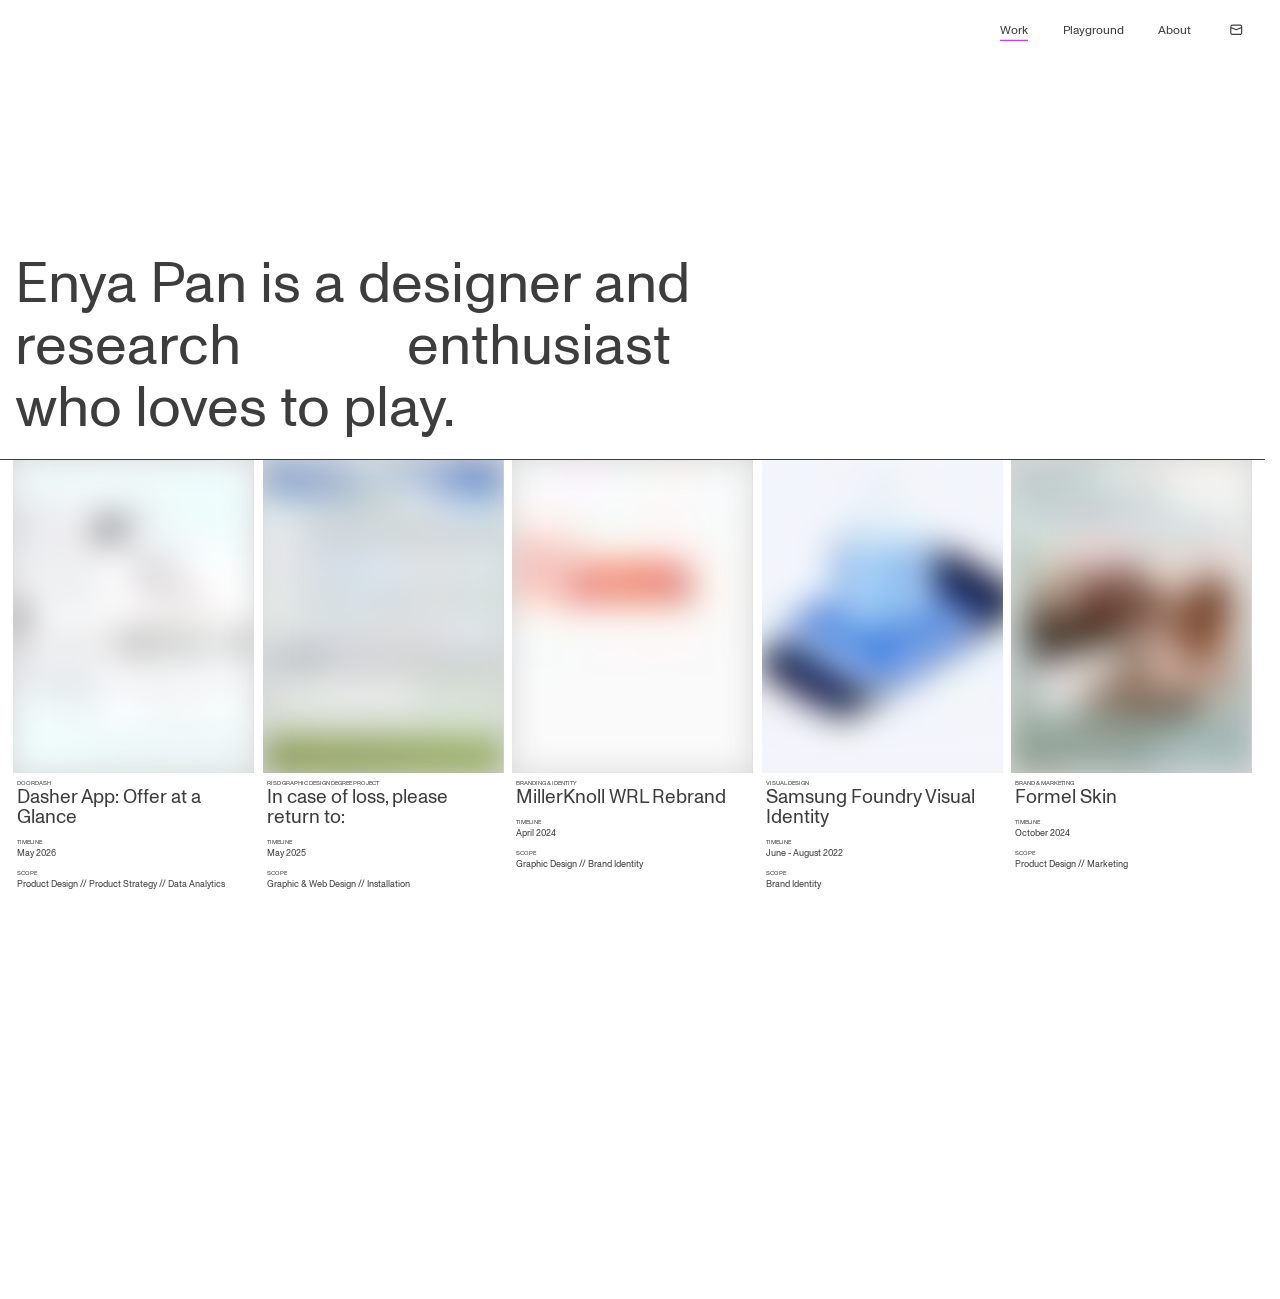
==== index.html @ b6119366 "edit hover states Co-Authored-By: Claude Opus 5.5 <noreply@anthropic.com>" ====
<!doctype html>
<html lang="en">
<head>
  <meta charset="utf-8">
  <meta name="viewport" content="width=device-width, initial-scale=1">
  <title>Enya Pan</title>
  <!-- TODO: remove before launch — keeps the GitHub Pages preview out of search results -->
  <meta name="robots" content="noindex, nofollow">
  <meta name="description" content="Enya Pan is a designer and research enthusiast who loves to play.">
  <link rel="preload" href="assets/fonts/ABC%20Monument%20Grotesk%20Edu/ABCMonumentGroteskEdu-Regular.woff2" as="font" type="font/woff2" crossorigin>
  <link rel="icon" href="favicon.svg?v=2" type="image/svg+xml">
  <link rel="icon" href="favicon.png?v=2" type="image/png" sizes="66x66">
  <link rel="stylesheet" href="style.css?v=181">
</head>
<body>
  <div class="scroller">
    <div class="stage">
      <header class="site-header">
        <a class="statement" href="#top" aria-label="Enya Pan — back to top"><span data-seg="leave">Leave a message!</span><span class="name"><span data-seg="enya"><span data-label="based in NYC&#10;alum @ Brown &amp; RISD" data-theme="green">Enya</span></span><span data-seg="pan"> <span data-label="潘, Cali-grown" data-theme="purple">Pan</span></span></span><span class="rest"><span data-seg="is"> is</span><span data-seg="a"> a</span><span data-seg="designer"> <span data-label="customer-obsessed&#10;data-driven&#10;loves easter eggs" data-theme="blue-stacked">designer</span></span><span data-seg="designer-dot">.</span><span data-seg="tinkerer"> tinkerer</span><span data-seg="tinkerer-dot">.</span><span data-seg="storyteller"> [visual, data] storyteller</span><span data-seg="storyteller-dot">.</span><span data-seg="and"> and<br class="desktop-break"></span><span data-seg="research"> research<span class="bunny-slot"><span class="bunny"><video class="bunny__video" src="assets/site/bunny_hop.mp4" autoplay muted loop playsinline disablepictureinpicture disableremoteplayback preload="auto" tabindex="-1" aria-hidden="true"></video><span class="bunny__hit bunny__hit--rabbit" data-label="rabbit" data-theme="gray"></span><span class="bunny__hit bunny__hit--hole" data-label="hole" data-theme="gray"></span></span></span></span><span data-seg="enthusiast"> enthusiast<br class="desktop-break"></span><span data-seg="who"> who</span><span data-seg="loves"> loves to play.</span></span></a>
        <nav class="nav">
          <a class="nav__work" href="./" aria-current="page"><span>Work</span></a>
          <a class="nav__archive" href="archive.html"><span>Playground</span></a>
          <a class="nav__about" href="about.html"><span>About</span></a>
          <a class="nav__messages" href="messages.html" aria-label="Messages" title="Messages"><span><svg class="nav__icon" viewBox="0 0 14 14" fill="none" aria-hidden="true"><path d="M0.875 4.375L7 7L13.125 4.375M3.675 12.25H10.325C11.3051 12.25 11.7951 12.25 12.1695 12.0593C12.4988 11.8915 12.7665 11.6238 12.9343 11.2945C13.125 10.9201 13.125 10.4301 13.125 9.45V4.55C13.125 3.56991 13.125 3.07986 12.9343 2.70552C12.7665 2.37623 12.4988 2.10852 12.1695 1.94074C11.7951 1.75 11.3051 1.75 10.325 1.75H3.675C2.69491 1.75 2.20486 1.75 1.83052 1.94074C1.50123 2.10852 1.23352 2.37623 1.06574 2.70552C0.875 3.07986 0.875 3.56991 0.875 4.55V9.45C0.875 10.4301 0.875 10.9201 1.06574 11.2945C1.23352 11.6238 1.50123 11.8915 1.83052 12.0593C2.20486 12.25 2.69491 12.25 3.675 12.25Z" stroke="currentColor" stroke-width="1.3125" stroke-linejoin="round"/></svg></span></a>
        </nav>
      </header>

      <main id="work" class="projects" aria-label="Selected work">
        <!-- cards are rendered from the PROJECTS list in script.js -->
      </main>
    </div>
  </div>

  <script src="dx-locked.js?v=181"></script>
  <script src="script.js?v=181"></script>
</body>
</html>
---- style.css ----
/*
  Layout is measured from the Figma file (1440 × 1024 desktop frame).
  --u is one Figma pixel scaled to the current viewport width, so the
  wireframe keeps the same proportions on any desktop size.

  --p (0 → 1) is the scroll progress of the header collapse, set by script.js.
  --a (0 → 1) is per card: 1 = the expanded (hovered) project.
*/

/* ABC Monument Grotesk (Edu license, Dinamo) — web files only */
@font-face {
  font-family: "ABC Monument Grotesk";
  src: url("assets/fonts/ABC%20Monument%20Grotesk%20Edu/ABCMonumentGroteskEdu-Regular.woff2") format("woff2");
  font-weight: 400; font-style: normal; font-display: swap;
}
@font-face {
  font-family: "ABC Monument Grotesk";
  src: url("assets/fonts/ABC%20Monument%20Grotesk%20Edu/ABCMonumentGroteskEdu-RegularItalic.woff2") format("woff2");
  font-weight: 400; font-style: italic; font-display: swap;
}
@font-face {
  font-family: "ABC Monument Grotesk";
  src: url("assets/fonts/ABC%20Monument%20Grotesk%20Edu/ABCMonumentGroteskEdu-Medium.woff2") format("woff2");
  font-weight: 500; font-style: normal; font-display: swap;
}
@font-face {
  font-family: "ABC Monument Grotesk";
  src: url("assets/fonts/ABC%20Monument%20Grotesk%20Edu/ABCMonumentGroteskEdu-MediumItalic.woff2") format("woff2");
  font-weight: 500; font-style: italic; font-display: swap;
}
@font-face {
  font-family: "ABC Monument Grotesk";
  src: url("assets/fonts/ABC%20Monument%20Grotesk%20Edu/ABCMonumentGroteskEdu-Bold.woff2") format("woff2");
  font-weight: 700; font-style: normal; font-display: swap;
}
@font-face {
  font-family: "ABC Monument Grotesk";
  src: url("assets/fonts/ABC%20Monument%20Grotesk%20Edu/ABCMonumentGroteskEdu-BoldItalic.woff2") format("woff2");
  font-weight: 700; font-style: italic; font-display: swap;
}

/* --even (0 → 1) is on .projects: 1 = no project open, so all five share the width equally */
@property --even {
  syntax: "<number>";
  inherits: true;
  initial-value: 0;
}

@property --a {
  syntax: "<number>";
  inherits: true;
  initial-value: 0;
}

:root {
  --u: calc(100vw / 1440);
  --p: 0;

  --ink: #3d3d3d;      /* all text */
  --paper: #fff;
  --rule: #3d3d3d;     /* header line */
  --media: #d9d9d9;   /* image / video placeholder */
  --text-box: #f2f2f2; /* text placeholder */
  --guide: red;

  --font: "ABC Monument Grotesk", "Helvetica Neue", Helvetica, Arial, sans-serif;

  /* Figma measurements: start (p = 0) → collapsed header (p = 1) */
  --margin: calc(15 * var(--u));                        /* page side margin (was 30 in Figma) */
  --gap: calc((10 - 5 * var(--p)) * var(--u));          /* 10 → 5   */
  --card-min: calc((155 - 95 * var(--p)) * var(--u));   /* 155 → 60 */
  --media-open: 0.656;                                  /* 323/492 and 621/947 */
  --media-closed: calc(0.656 - 0.472 * var(--p));       /* 0.656 → 0.184 */

  --ease: cubic-bezier(0.65, 0, 0.35, 1);

  /* Smallest card text (narrow cards): 8px at the top → 3pt once scrolled, with 4pt line spacing */
  --text-min: calc(8px - 4px * var(--p));        /* 8px → 3pt (4px) */
  --lh-min: calc(var(--text-min) * 1.3333);      /* → 4pt (5.333px) at 3pt */
  --dur: 0.7s;
}

* { box-sizing: border-box; }

/* room for a scrollbar on every page (when one shows), so the header doesn't shift between
   pages that scroll (Work, Playground) and ones that don't (About, Messages) */
html { scrollbar-gutter: stable; }

html, body {
  margin: 0;
  background: var(--paper);
  color: var(--ink);
  font-family: var(--font);
  -webkit-font-smoothing: antialiased;
}

a { color: inherit; text-decoration: none; }

/* ---------- scroll + sticky stage ---------- */

.scroller {
  /* script.js sets --collapse-distance: the scroll it takes to shrink the header */
  height: calc(100vh + var(--collapse-distance, 455px));
}

.stage {
  position: sticky;
  top: 0;
  height: 100vh;
  overflow: hidden;
}

/* ---------- header ---------- */

.site-header {
  position: absolute;
  inset: 0 0 auto 0;
  height: var(--header-h, 523px);
  border-bottom: 1px solid var(--rule);
  background: var(--paper);
  overflow: hidden;
}

.statement {
  position: absolute;
  left: calc(var(--margin) + 2 * var(--u));
  top: var(--statement-top, 283px);
  width: calc(853 * var(--u));
  margin: 0;
  font-size: calc((64 - 34 * var(--p)) * var(--u));     /* 64 → 30 */
  line-height: 1.094;                                   /* 70 / 64 */
  font-weight: 400;
}

.statement .rest {
  opacity: clamp(0, 1 - var(--p) * 2.2, 1);
}

/* The bunny is taller than a line of text, so it sits in a zero-height slot
   that only reserves its width, and is drawn over the text. Line spacing
   stays even across all three lines. */
.bunny-slot {
  display: inline-block;
  position: relative;
  width: 2.815em;          /* width of the drawn bunny */
  height: 0;               /* adds nothing to the line height */
  margin: 0 -0.2em 0 0.078125em; /* at 64px text: 5px after "research"; "enthusiast" pulled in 16px */
}

/* bunny_hop.mp4 (1074 × 486) has white space around the drawing (drawing ≈ x 40–1032, y 62–445).
   Sized so the drawing is 1.085em tall (79% of the original 1.37em),
   vertically centered where the old SVG sat. */
.bunny {
  position: absolute;
  display: block;
  left: -0.113em;          /* 40px of white space on the left */
  bottom: -0.393em;        /* drawing bottom 0.28em below the baseline, plus 41px of white space */
  height: 1.376em;         /* 486 / 383 × 1.085em */
  aspect-ratio: 1074 / 486;
}

.bunny__video {
  display: block;
  width: 100%;
  height: 100%;
  mix-blend-mode: multiply; /* white video background disappears into the page */
  opacity: 0.75;
  pointer-events: none;    /* not clickable, no play / pause */
}

.bunny__video::-webkit-media-controls,
.bunny__video::-webkit-media-controls-start-playback-button { display: none !important; }

/* Invisible hover areas, in % of the video frame (1074 × 486), measured from the animation */
.bunny__hit { position: absolute; }
.bunny__hit--rabbit { left: 3.63%; top: 8.64%; width: 67.13%; height: 83.33%; }   /* x 39–760, y 42–447 */
.bunny__hit--hole   { left: 70.95%; top: 61.73%; width: 25.14%; height: 29.63%; } /* x 762–1032, y 300–444 */

/* Hover label (rabbit, hole, "Enya", "Pan"), positioned at the cursor by script.js */
.hover-label {
  position: fixed;
  z-index: 10;
  top: 0;
  left: 0;
  padding: 1px 5px;
  font-family: var(--font);
  font-size: 7pt;            /* 2pt smaller than the original 9pt */
  line-height: 1.3;
  border: 1px solid;
  white-space: pre;        /* keeps line breaks in data-label */
  pointer-events: none;
  visibility: hidden;
}

.hover-label--gray  { color: #767885; background: #e9eaf0; border-color: #767885; } /* rabbit, hole */
.hover-label--green  { color: #5e9900; background: #d8f184; border-color: #5e9900; line-height: 7pt; padding-block: 2px; } /* "Enya" (+1px top/bottom) */
.hover-label--blue-stacked { color: #0062ff; background: #d8e7ff; border-color: #0062ff; line-height: 7pt; padding-block: 2px; } /* "designer" */
.hover-label--purple { color: #c107ff; background: #faebff; border-color: #c107ff; line-height: 7pt; padding-block: 2px; } /* "Pan" (+1px top/bottom) */

.hover-label.is-visible { visibility: visible; }

/* ---------- cursor ----------
   The usual cursor, except over a project's cover (and the Archive film), where big purple text
   takes its place (.text-cursor, placed by script.js; Figma frame "cursor-hover"). */
@media (hover: hover) and (pointer: fine) {
  body.has-text-cursor, body.has-text-cursor * { cursor: none !important; }
}

.text-cursor {
  position: fixed;
  z-index: 11;
  top: 0;
  left: 0;
  font-family: var(--font);
  font-size: 40px;
  line-height: 30px;
  color: #c107ff;
  white-space: pre;
  pointer-events: none;
  visibility: hidden;
}
body.has-text-cursor .text-cursor { visibility: visible; }
/* each colour has a lighter one for when what's under the cursor is dark (.is-on-dark, set in script.js) */
.text-cursor.is-on-dark { color: #f0c2ff; }
.text-cursor[data-kind="play"],
.text-cursor[data-kind="pause"] { color: #94d132; }
.text-cursor.is-on-dark[data-kind="play"],
.text-cursor.is-on-dark[data-kind="pause"] { color: #e1f1ab; }
.text-cursor[data-kind="click"] { color: #0062ff; }
.text-cursor.is-on-dark[data-kind="click"] { color: #bbd5ff; }

/* Figma: 14px links centred at x 1211.5 / 1288 / 1367; the current page is 20px. The boxes touch
   (1173.5 → 1407.5), each centred on its link. All three sit on one baseline; the row is centred
   on the middle of "Enya Pan" in the scrolled-down Work header (y 33.5), and sits there on every page. */
.nav {
  position: absolute;
  top: calc(33.5 * var(--u));
  right: calc(25 * var(--u));     /* the mail icon's right edge, x 1415 (Figma) */
  transform: translateY(-50%);
  display: flex;
  align-items: baseline;
  font-size: max(12px, calc(14 * var(--u)));
}

.nav a { text-align: center; line-height: normal; }
.nav__work    { width: calc(76 * var(--u)); }
.nav__archive  { width: calc(102 * var(--u)); } /* "Playground" */
.nav__about    { width: calc(81 * var(--u)); }
/* the "mail" icon (Figma, 14 × 14) at the end of the row, x 1401–1415, set apart from the words:
   about 44 between "About" and the icon (Figma has 21) */
.nav__messages { margin-left: calc(22.5 * var(--u)); color: inherit; }
.nav__icon {
  display: block;
  width: max(12px, calc(14 * var(--u)));
  height: max(12px, calc(14 * var(--u)));
  transform: translateY(calc(2 * var(--u)));   /* sits on the baseline like the words, centred on them */
  transition: opacity 0.15s;
}
.nav__messages:hover .nav__icon { opacity: 0.6; }

/* The current page keeps its size and place, underlined in purple (#c107ff) */
.nav a span { display: inline-block; position: relative; }
.nav a[aria-current="page"] span::after {
  content: "";
  position: absolute;
  left: 0;
  right: 0;
  bottom: -3px;
  height: 1.5px;
  background: #c107ff;
}
/* the envelope's box ends 4px above the words' (it sits on their baseline): its line drops to theirs */
.nav a.nav__messages[aria-current="page"] span::after { bottom: calc(-3px - 4 * var(--u)); }

/* ---------- projects (accordion) ---------- */

.projects {
  position: absolute;
  top: var(--header-h, 523px);
  bottom: calc(10 * var(--u));
  left: var(--margin);
  right: var(--margin);
  display: flex;
  gap: var(--gap);
  --even: 0;
  transition: --even var(--dur) var(--ease);
}

.projects.is-even { --even: 1; }

.card {
  --a: 0;
  flex: calc(var(--a) + var(--even)) 0 var(--card-min);
  min-width: 0;
  display: flex;
  flex-direction: column;
  container-type: inline-size;
  transition: --a var(--dur) var(--ease);
  outline-offset: 4px;

  /* Height of the main image (thumbnail):
     - narrow card: a share of the card's height (--media-closed), +30px at the top of the page
       so it matches the open card's thumbnail
     - open card at the top of the page: 65.6% of the card's height (Figma top frame) + 30px
     - open card once scrolled: locked to the Figma shape 1150 × 621 (54cqi = 54% of the card's width),
       so the thumbnail is never cropped, whatever the window's proportions
       (a project can set its own shape with --open-media, e.g. Machine Orthography's side-by-side pair) */
  --media-h: calc(
    (1 - var(--a)) * (var(--media-closed) * 100% + (1 - var(--p)) * 30px)
    + var(--a) * ((1 - var(--p)) * (var(--media-open) * 100% + 30px) + var(--p) * var(--open-media, 54cqi))
  );

  /* each card scrolls on its own, but only once the header has collapsed */
  overflow-y: hidden;
  scrollbar-width: none;
}

.card::-webkit-scrollbar { display: none; }

body.is-collapsed .card { overflow-y: auto; }

.card.is-open { --a: 1; }

.card__media {
  flex: none;
  height: var(--media-h);
  background: var(--media);
  overflow: hidden;
  position: relative;
}

.card__media img,
.card__media video {
  width: 100%;
  height: 100%;
  object-fit: cover;
  display: block;
}

/* Two images side by side as the thumbnail (Archive: Machine Orthography) */
.media-pair {
  display: grid;
  grid-template-columns: 1fr 1fr;
  gap: 0.435cqi;              /* 5px at 1150 */
  height: 100%;
}

/* Samsung thumbnail (Figma "samsung" frame): the video sits on the frame's pale background,
   877 × 659 at x 137, y -50 of the 1150 × 621 cover. That cover fills the box like object-fit: cover,
   so k = the larger of width / 1150 and height / 621. */
.card__media:has(.media--samsung) { background: #f3f4fa; }
.card__media .media--samsung {
  position: absolute;
  left: 50%;
  top: 50%;
  width: auto;
  height: max(57.304cqi, 106.12%);   /* 659k */
  aspect-ratio: 1460 / 1096;
  transform: translate(-50%, -54.7%);  /* top = cover centre − (310.5 + 50)k */
  object-fit: fill;
}

.card__media .placeholder-label {
  position: absolute;
  left: 10px;
  bottom: 8px;
  font-size: clamp(var(--text-min), 7.1cqi, 11px);
  color: #8a8a8a;
  white-space: nowrap;
}

.card__info {
  /* fills the rest of the visible card; extra content scrolls in below */
  flex: none;
  height: max(0px, calc(100% - var(--media-h) - 15 * var(--u)));
  margin-top: calc(15 * var(--u));
  display: grid;
  grid-template-columns: 1fr;
  gap: calc(12 * var(--u));
  overflow: hidden;
  transition: opacity 0.3s;
}

/* Text placeholders: light gray boxes, as in the Figma draft */
.text-box {
  background: var(--text-box);
  padding: clamp(3px, 6.5cqi, 10px);
  min-width: 0;
  overflow: hidden;
  hyphens: none;           /* words wrap whole, never split or hyphenated */
  font-size: clamp(var(--text-min), 8.4cqi, 13px);
  line-height: clamp(var(--lh-min), 11.32cqi, 17.55px);  /* 1.35 × 13 */
}

.text-box h2 {
  margin: 0 0 6px;
  font-size: clamp(var(--text-min), 11cqi, 17px);
  font-weight: 400;
  line-height: clamp(var(--lh-min), 12.06cqi, 18.7px);   /* 1.1 × 17 */
}

.text-box p { margin: 0; }
.text-box .label { color: #8a8a8a; font-size: clamp(var(--text-min), 7.1cqi, 11px); line-height: clamp(var(--lh-min), 9.58cqi, 14.85px); margin-bottom: 4px; }

/* Only the summary box shows while a card is narrow */
.text-box--meta { display: none; }

/* Expanded card at the starting header: summary sits in the left ~72% (491 / 680) */
@container (min-width: 420px) {
  .card__info { grid-template-columns: 491fr 189fr; }
}

/* Expanded card once the header has collapsed: three boxes (640 / 225 / 225) */
@container (min-width: 900px) {
  .card__info { grid-template-columns: 640fr 225fr 225fr; }
  .text-box--meta { display: block; }
}

/* ---------- scrollable project content (lorem placeholders for now) ---------- */

.card__more {
  flex: none;
  display: grid;
  gap: calc(12 * var(--u));
  margin-top: calc(12 * var(--u));
  padding-bottom: calc(12 * var(--u));
  transition: opacity 0.3s;
}

.card__more .text-box p + p { margin-top: 0.8em; }

.more__media {
  background: var(--media);
  aspect-ratio: 16 / 9;
  position: relative;
}

.more__media--tall { aspect-ratio: 4 / 5; }

.more__media .placeholder-label {
  position: absolute;
  left: 10px;
  bottom: 8px;
  font-size: clamp(var(--text-min), 7.1cqi, 11px);
  color: #8a8a8a;
  white-space: nowrap;
}

.more__row {
  display: grid;
  grid-template-columns: 1fr;
  gap: calc(12 * var(--u));
}

@container (min-width: 420px) {
  .more__row { grid-template-columns: 1fr 1fr; }
}

/* ---------- project with real content (in-case-of-loss) ----------
   Measured from the Figma frame "in-case-of-loss" (1150px wide = the open card on the scrolled page).
   Sizes scale with the card's width (cqi = 1% of it), never below 8px. */

.card--case .card__info.case {
  display: flex;
  flex-direction: column;
  height: auto;                         /* text flows on; the card scrolls */
  overflow: visible;
  margin-top: clamp(4px, 2.17cqi, 25px);
  gap: clamp(3px, 2.087cqi, 24px);
}

.case__overview,
.case__text {
  display: grid;
  grid-template-columns: 1fr;
  gap: clamp(3px, 2.087cqi, 24px);
  padding-inline: 1.739cqi;             /* 20px left / right at 1150 (images stay full width) */
}

@container (min-width: 700px) {
  /* inside the 20px padding: title 702 | Timeline 130 (starts at 722) | Scope 278 (starts at 852) */
  .case__overview { grid-template-columns: 702fr 130fr 278fr; gap: 0; align-items: end; }
  /* statement 648 (+54 space) | RISD DP 403 starting at 722, lined up with Timeline (+5 space) */
  .case__text     { grid-template-columns: 702fr 408fr; gap: 0; }
  .case__statement { padding-right: 4.696cqi; }
  .case__context   { padding-right: 0.435cqi; }
}

/* Archive: the text under the title, in columns (widths, gaps and the space down to the images
   in Figma px, --s = 1px at 1150) */
.case__notes {
  --s: 0.08696cqi;
  display: grid;
  gap: calc(4 * var(--s));
  padding-inline: 1.739cqi;
  margin-bottom: calc((var(--after) - 24) * var(--s));   /* the images already sit 24 below */
}
.case__notes-cols { display: flex; align-items: flex-start; gap: calc(var(--gap) * var(--s)); }
.case__note {
  flex: none;
  width: calc(var(--w) * var(--s));
  display: grid;
  gap: calc(4 * var(--s));
}
.case__note[style*="--before"] { margin-left: calc((var(--before) - var(--gap)) * var(--s)); }
.case__link { text-decoration: underline; text-underline-offset: 0.15em; cursor: pointer; }

body:not(.is-collapsed) .card--case .case__notes,
.card:not(.is-open) .case__notes { display: none; }

/* Archive: the timeline sits at the right, from x 988 */
@container (min-width: 700px) {
  .page-archive .card .case__overview { grid-template-columns: 968fr 142fr; align-items: start; }
}

/* Archive covers placed like their Figma crop, in the open card */
.card.is-open .card__media img.media--crop {
  position: absolute;
  left: var(--l);
  top: var(--t);
  width: var(--w);
  height: var(--h);
  transform-origin: 0 0;
  transform: rotate(var(--r));
  object-fit: fill;
}

/* "RISD GRAPHIC DESIGN DEGREE PROJECT" sits just above the title (Figma: -4px gap) */
.case__heading .case__label { margin: 0 0 calc(-1 * clamp(1px, 0.348cqi, 4px)); }

.case__title {
  margin: 0;
  /* top of page: 16pt / 24px open, 14pt / 20px narrow → scrolled: Figma 26px, shrinking with the card */
  font-size: calc((1 - var(--p)) * (18.667px + var(--a) * 2.667px) + var(--p) * clamp(var(--text-min), 2.261cqi, 26px));
  line-height: calc((1 - var(--p)) * (20px + var(--a) * 4px) + var(--p) * clamp(var(--lh-min), 2.783cqi, 32px));
  font-weight: 400;
}

.case__label {
  margin: 0 0 clamp(1px, 0.35cqi, 4px);
  /* top of page: 12px open (same as the full project view) / 6px narrow → scrolled: Figma 12px, shrinking with the card */
  font-size: calc((1 - var(--p)) * 6px * (1 + var(--a)) + var(--p) * clamp(var(--text-min), 1.043cqi, 12px));
  line-height: calc((1 - var(--p)) * 10px * (1 + var(--a)) + var(--p) * clamp(var(--lh-min), 1.739cqi, 20px));
  text-transform: uppercase;
}

.case__value {
  margin: 0;
  /* top of page: 12pt / 22.333px open, 7pt narrow → scrolled: Figma 16px, shrinking with the card */
  font-size: calc((1 - var(--p)) * (9.333px + var(--a) * 6.667px) + var(--p) * clamp(var(--text-min), 1.391cqi, 16px));
  line-height: calc((1 - var(--p)) * (11.667px + var(--a) * 10.667px) + var(--p) * clamp(var(--lh-min), 1.739cqi, 20px));
}

/* Top of the page: only the name, timeline and scope. The statement, DP text and images
   appear once the header has collapsed into the full project view. */
body:not(.is-collapsed) .card--case .case__text,
body:not(.is-collapsed) .card--case .case__assets,
body:not(.is-collapsed) .card--case .dx,
body:not(.is-collapsed) .card--case .sx { display: none; }

/* Top of the page: name, timeline and scope line up along their top edge */
body:not(.is-collapsed) .card--case .case__overview { align-items: start; }

/* "What is loss if not an absence?" — home page (top) view only.
   Open: same as the artist statement body (14px / 20px). Narrow: 8pt (10.667px). */
.case__tagline {
  margin: 0;
  font-size: calc(10.667px + var(--a) * 3.333px);
  line-height: calc(15.238px + var(--a) * 4.762px);
}

body.is-collapsed .case__tagline { display: none; }
.card:not(.is-open) .case__tagline { display: none; } /* only on the hovered project */

/* open card: tagline sits under the title, in the title's column */
@container (min-width: 700px) {
  .case__heading { grid-column: 1; grid-row: 1; }
  .case__tagline { grid-column: 1; grid-row: 2; margin-top: 8px; }
  body:not(.is-collapsed) .card--case .case__meta { grid-row: 1 / span 2; } /* so the title's row is only as tall as the title */
}

/* Narrow card at the top of the page:
   title, the tagline 5px below it, then timeline and scope 10px below that */
@container (max-width: 699px) {
  body:not(.is-collapsed) .card--case .case__overview {
    display: flex;
    flex-direction: column;
    gap: 0;
  }
  body:not(.is-collapsed) .card--case .case__heading { order: 1; }
  body:not(.is-collapsed) .card--case .case__tagline { order: 2; margin-top: 5px; }
  body:not(.is-collapsed) .card--case .case__meta { order: 3; }
  body:not(.is-collapsed) .card--case .case__heading + .case__meta { margin-top: 10px; }
  body:not(.is-collapsed) .card--case .case__meta + .case__meta { margin-top: 8px; }
}

.case__body {
  margin: 0;
  font-size: clamp(var(--text-min), 1.217cqi, 14px);
  line-height: clamp(var(--lh-min), 1.739cqi, 20px);
  hyphens: none;           /* words wrap whole, never split or hyphenated */
}

.case__body + .case__body { margin-top: clamp(var(--lh-min), 1.739cqi, 20px); } /* one blank line between paragraphs */

/* Text + image collage layout (mkwrl): 20 | text 545 | 40 | collage 531 | 14 empty.
   Collage: two stacked images (241 wide, 10 apart) and a tall image (267), 16 apart, bottom-aligned,
   sitting 83px lower than the text's top edge. */
@container (min-width: 700px) {
  .case--collage .case__text { grid-template-columns: 545fr 531fr; gap: 3.478cqi; padding-right: 1.217cqi; } /* 20 | 545 | 40 | 531 | 14 */
  .case--collage .case__statement { padding-right: 0; }
  .case--collage .case__collage { padding-top: 7.217cqi; }
}

.case__collage {
  display: flex;
  align-items: flex-end;
  gap: 3.013%;                          /* 16 / 531 */
}

.case__collage-stack {
  display: flex;
  flex-direction: column;
  gap: 0.87cqi;                         /* 10px at 1150 */
  width: 45.39%;                        /* 241 / 531 */
}

.case__collage-stack .case__collage-img { aspect-ratio: 241 / 141; }

.case__collage > .case__collage-img {
  width: 50.28%;                        /* 267 / 531 */
  aspect-ratio: 267 / 338;
}

.case__collage-img {
  display: block;
  width: 100%;
  height: auto;
  object-fit: cover;
  background: var(--media);
  pointer-events: none;
}

/* extra space after the artist statement, before the assets (50px at 1150 wide) */
.case__text { margin-bottom: clamp(4px, 4.348cqi, 50px); }

/* "assets go here": 01 → 20, stacked with no gap */
.case__assets {
  display: flex;
  flex-direction: column;
  margin-top: clamp(3px, 2.087cqi, 24px);
  padding-bottom: calc(12 * var(--u));
}

.case__asset {
  display: block;
  width: 100%;
  height: auto;                         /* width / height attributes keep the aspect ratio */
  background: var(--media);             /* gray until the file loads */
  pointer-events: none;
}

/* Buttons in a project (Archive): same look as the header's "Scroll to view" */
.case__cue {
  display: flex;
  align-items: center;
  gap: 6px;
  padding: 0 5px;
  border: 1px solid #3d3d3d;
  border-radius: 4px;
  background: none;
  color: #3d3d3d;
  font: inherit;
  font-size: 12px;
  line-height: 20px;
  text-transform: uppercase;
  cursor: pointer;
}

.case__cue svg { flex: none; }

/* "Scroll to view": next to the title, 16px after it */
.case__title-row { display: flex; align-items: center; gap: calc(16 * 0.08696cqi); }
.card:not(.is-open) .case__scroll,
body:not(.is-collapsed) .case__scroll { display: none; }   /* the film shows only once scrolled down */

/* A video the viewer plays: Mute above its right corner, and the cursor reads "Play" over it */
.case__player { position: relative; }

.case__player-bar {
  display: flex;
  justify-content: flex-end;
  gap: 8px;
  padding: 0 1.739cqi 8px 0;  /* above the film, 20px in from its right edge (Figma) */
}

/* a played video of a set height (Figma px), centered; Mute stays 20px in from the film's right edge */
.case__player--fit .case__player-video {
  display: block;
  height: calc(var(--fit-h) * 0.08696cqi);
  width: auto;
  max-width: 100%;
  margin: 0 auto;
  object-fit: contain;
  background: none;
}
.case__player--fit .case__player-bar {
  padding-right: calc((100cqi - var(--fit-h) * var(--ar) * 0.08696cqi) / 2 + 1.739cqi);
}

/* a caption row under a played video (Figma: 10px / 20px padding) */
.case__player .case__caption { margin: 0; padding: 0.87cqi 1.739cqi; }

/* A video still loading: its tiny poster frame, blurred (see "blurred preview" in script.js).
   clip-path keeps the blur inside the video's box. */
video, img { transition: filter 0.4s; }
video.is-preview,
img.is-preview {
  filter: blur(16px);
  clip-path: inset(0);
}
img.is-preview { background: center / cover no-repeat; } /* the tiny copy (set in script.js) */

/* ---------- project with its own layout (dx-app) ----------
   Measured from the Figma frame "dx-app" (1150 wide). --s is 1px at 1150 and scales with the card;
   text never goes below --text-min / --lh-min and never above its Figma size. */

.case--body { --s: 0.08696cqi; }
.card--case .case--body {
  gap: calc(28 * var(--s));             /* bottom of the 2-line Scope → Context (40 below the title) */
}

@container (min-width: 700px) {
  /* inside the 20px padding: title 625 | Timeline 141 (starts at 645) | Scope 344 (starts at 786) */
  .case--body .case__overview { grid-template-columns: 625fr 141fr 344fr; }
  body.is-collapsed .case--body .case__overview { align-items: start; }
}

/* Project 1's password box, until it's unlocked */
.dx-lock {
  display: flex;
  flex-direction: column;
  gap: calc(8 * var(--s));
}
.dx-lock__row { display: flex; align-items: center; gap: calc(8 * var(--s)); margin-top: calc(8 * var(--s)); }
.dx-lock__input {
  font: inherit;
  color: #3d3d3d;
  border: 1px solid #3d3d3d;
  border-radius: 4px;
  padding: calc(6 * var(--s)) calc(10 * var(--s));
}
.dx-lock__field { position: relative; display: flex; }
.dx-lock__input { width: calc(260 * var(--s)); min-width: 0; background: none; padding-right: calc(10 * var(--s) + 24px); }
/* eye icon inside the field: open = password hidden (click to show), closed = shown */
.dx-lock__eye {
  position: absolute;
  top: 0;
  right: 0;
  bottom: 0;
  width: calc(10 * var(--s) + 22px);
  display: grid;
  place-items: center;
  padding: 0;
  border: 0;
  background: none;
  color: #3d3d3d;
  cursor: pointer;
}
.dx-lock__eye svg { width: 16px; height: 16px; fill: none; stroke: currentColor; stroke-linecap: round; stroke-linejoin: round; }
.dx-lock__eye[aria-pressed="false"] .dx-lock__eye-closed,
.dx-lock__eye[aria-pressed="true"] .dx-lock__eye-open { display: none; }
.dx-lock__input:focus { outline: 2px solid #0062ff; outline-offset: 1px; }
/* same look as the "Scroll to view" button in the header */
.dx-lock__button {
  flex: none;
  padding: 0 5px;
  border: 1px solid #3d3d3d;
  border-radius: 4px;
  background: none;
  color: #3d3d3d;
  font: inherit;
  font-size: 12px;
  line-height: 20px;
  text-transform: uppercase;
  cursor: pointer;
}
.dx-lock__button:disabled { opacity: 0.5; cursor: progress; }
.dx-lock__error { color: #e5291e; }

.dx {
  --t12: clamp(var(--text-min), calc(12 * var(--s)), 12px);
  --t14: clamp(var(--text-min), calc(14 * var(--s)), 14px);
  --t18: clamp(var(--text-min), calc(18 * var(--s)), 18px);
  --t20: clamp(var(--text-min), calc(20 * var(--s)), 20px);
  --t24: clamp(var(--text-min), calc(24 * var(--s)), 24px);
  --l18: clamp(var(--lh-min), calc(18 * var(--s)), 18px);
  --l20: clamp(var(--lh-min), calc(20 * var(--s)), 20px);
  --t46: clamp(var(--text-min), calc(46 * var(--s)), 46px);
  --l22: clamp(var(--lh-min), calc(22 * var(--s)), 22px);
  --l24: clamp(var(--lh-min), calc(24 * var(--s)), 24px);
  --l30: clamp(var(--lh-min), calc(30 * var(--s)), 30px);
  --l46: clamp(var(--lh-min), calc(46 * var(--s)), 46px);
  --red: #e91401;    --red-bg: rgba(231, 21, 1, 0.09);
  --teal: #47a294;   --teal-bg: #e5f6f7;
  --purple: #a84fc5; --purple-bg: #faebff;
  --gray-bg: #e9eaf0;
  --cyan-bg: #ebfbfc;

  display: flex;
  flex-direction: column;
  gap: calc(40 * var(--s));
  padding: 0 calc(20 * var(--s)) calc(66 * var(--s));   /* 66px of space after Takeaways */
  font-size: var(--t14);
  line-height: var(--l20);
  hyphens: none;
  overflow-x: clip;                     /* in a narrow card, words too long for their box are cut, never split */
}

.dx * { min-width: 0; }

:where(.dx) :where(p, h3, ul) { margin: 0; } /* no specificity, so the spacing rules below win */
.dx strong { font-weight: 500; }
.dx .case__label { margin: 0; }

/* the thin rule above each section (1005 wide); the 40px gaps either side come from .dx */
.dx-rule { width: 90.54%; margin: 0; border: 0; border-top: 1px solid #d9d9d9; }

/* label, then text, 4px apart */
.dx-stack { display: flex; flex-direction: column; }
.dx-stack > :where(* + *) { margin-top: calc(4 * var(--s)); }
.dx-wide { max-width: 90.72%; }        /* 1007 / 1110 */

.dx-lead { font-size: var(--t18); line-height: var(--l22); }
.dx-heading { font-size: var(--t24); line-height: var(--l30); font-weight: 400; }
.dx-heading--num { padding-left: calc(8 * var(--s)); }   /* "1. Demand Heat Maps": a numbered list in Figma */
.dx-overview { max-width: 58.65%; }   /* 651 / 1110 */
.dx-text p + p, .dx-caption p + p, .dx-after-blank { margin-top: 1lh; } /* one blank line */

/* The Problem (1005 wide) */
.dx-problem { max-width: 90.54%; }

/* numbered boxes: a big number, then the text */
.dx-num-box {
  display: flex;
  gap: calc(24 * var(--s));
  padding: calc(10 * var(--s)) calc(16 * var(--s));
}
.dx-num { flex: none; font-size: var(--t46); line-height: var(--l46); }
.dx-num-box .dx-lead + p { margin-top: calc(6 * var(--s)); }

/* the two ways Dashers lose an offer, 24 apart, 50 in from each side */
.dx-pair { display: grid; grid-template-columns: repeat(2, minmax(0, 1fr)); gap: calc(24 * var(--s)); padding: calc(10 * var(--s)) calc(50 * var(--s)); }
.dx-pair .dx-num-box p { font-size: var(--t18); line-height: var(--l24); }
.dx-trio { display: grid; grid-template-columns: repeat(3, minmax(0, 1fr)); gap: calc(16 * var(--s)); }
.dx-stack > .dx-trio { margin-top: calc(14 * var(--s)); }
/* an arrow under the middle of each box */
.dx-arrows { display: grid; grid-template-columns: repeat(3, minmax(0, 1fr)); column-gap: calc(16 * var(--s)); justify-items: center; padding-block: calc(4 * var(--s)); }
.dx-arrows svg { display: block; width: calc(16 * var(--s)); height: calc(16 * var(--s)); }

.dx-tint {
  display: flex;
  flex-direction: column;
  gap: calc(4 * var(--s));
  padding: calc(10 * var(--s)) calc(16 * var(--s));
  border-radius: calc(4 * var(--s));
}
.dx-tint--red    { background: var(--red-bg);    --tint: var(--red); }
.dx-tint--teal   { background: var(--teal-bg);   --tint: var(--teal); }
.dx-tint--purple { background: var(--purple-bg); --tint: var(--purple); }
.dx-tint__title  { font-weight: 500; font-size: var(--t12); line-height: var(--l20); text-transform: uppercase; color: var(--tint); }

.dx-outline {
  padding: calc(10 * var(--s)) calc(16 * var(--s));
  border: 1px solid var(--ink);
  border-radius: calc(4 * var(--s));
}

/* The Opportunity: a grey box (24 / 16 padding), then 24 below, Our Goal | Guardrail (503 each, 99 tall) */
.dx-opportunity { display: flex; flex-direction: column; gap: calc(24 * var(--s)); max-width: 90.54%; }
.dx-callout {
  display: flex;
  flex-direction: column;
  gap: calc(10 * var(--s));
  padding: calc(24 * var(--s)) calc(16 * var(--s));
  background: var(--gray-bg);
  border-radius: calc(4 * var(--s));
}
.dx-goals { display: grid; grid-template-columns: repeat(2, minmax(0, 1fr)); align-items: start; min-height: calc(99 * var(--s)); }
.dx-goals > :first-child { padding-right: calc(40 * var(--s)); }

.dx-principles { display: grid; grid-template-columns: repeat(3, minmax(0, 1fr)); gap: calc(10 * var(--s)); }
.dx-stack > .dx-principles { margin-top: calc(24 * var(--s)); }

/* six phones on a pale cyan band */
.dx-strip {
  display: flex;
  justify-content: center;
  gap: calc(20 * var(--s));
  padding: calc(36 * var(--s)) calc(50 * var(--s));
  background: #edfcfd;
}
.dx-stack > .dx-strip { margin-top: calc(24 * var(--s)); }
.dx-strip .dx-phone { width: calc(149 * var(--s)); }

.dx-phone {
  display: block;
  flex: none;
  width: calc(170 * var(--s));
  height: auto;
  aspect-ratio: 1 / 2;
  object-fit: cover;
  pointer-events: none;
}

/* Solution components: text (412) | 122 | phone panel (576) */
.dx-components { display: flex; flex-direction: column; gap: calc(10 * var(--s)); }
.dx-row {
  display: grid;
  grid-template-columns: minmax(0, 412fr) minmax(0, 576fr);
  column-gap: calc(122 * var(--s));
  align-items: start;
}

.dx-panel {
  display: flex;
  gap: calc(30 * var(--s));
  padding: calc(30 * var(--s)) calc(54 * var(--s)) calc(30 * var(--s)) calc(36 * var(--s));
  background: var(--cyan-bg);
  border-radius: calc(4 * var(--s));
}
.dx-panel--roomy,
.dx-panel--half  { gap: calc(40 * var(--s)); }

/* captions sit at the bottom of the panel, beside the phone */
.dx-caption {
  flex: 1;
  min-width: 0;
  display: flex;
  flex-direction: column;
  justify-content: flex-end;
  font-size: var(--t12);
  line-height: var(--l18);
}
.dx-caption--spread { justify-content: space-between; }
.dx-caption--gap p + p { margin-top: calc(40 * var(--s)); }

/* Offer at a glance: text (378) | 46 | table (686) */
.dx-offer {
  display: grid;
  grid-template-columns: minmax(0, 378fr) minmax(0, 686fr);
  column-gap: calc(46 * var(--s));
  align-items: center;
}
.dx-components > .dx-halves { margin-top: calc(14 * var(--s)); } /* 24 below the table row */
.dx-table {
  display: grid;
  grid-template-columns: minmax(0, 172fr) minmax(0, 249fr) minmax(0, 249fr);
  gap: calc(4 * var(--s)) calc(8 * var(--s));
  font-size: var(--t12);
  line-height: var(--l20);
}
.dx-th { font-style: italic; padding-left: calc(5 * var(--s)); }
.dx-cell {
  display: flex;
  align-items: center;
  justify-content: center;
  text-align: center;
  min-height: calc(30 * var(--s));
  padding: 0 calc(5 * var(--s));
  border: 1px solid var(--gray-bg);
  border-radius: calc(4 * var(--s));
}
.dx-cell--feature { background: var(--gray-bg); font-weight: 500; font-size: var(--t14); }

.dx-halves { display: grid; grid-template-columns: repeat(2, minmax(0, 1fr)); gap: calc(20 * var(--s)); }

.dx-list { padding-left: calc(21 * var(--s)); }

/* two lessons, 16 apart: a heading, then 16 below, the text */
.dx-takeaways { display: grid; grid-template-columns: repeat(2, minmax(0, 1fr)); gap: calc(16 * var(--s)); padding-right: calc(14 * var(--s)); }
.dx-lesson { display: flex; flex-direction: column; gap: calc(16 * var(--s)); }

/* ---------- Samsung (Figma frame "samsung", 1150 wide) ----------
   Same --s scale as dx-app: 1px at 1150, shrinking with the card. */

.card--case .case--samsung { gap: calc(24 * var(--s)); }   /* overview → Background */

@container (min-width: 700px) {
  /* inside the 20px padding: title 474 | Timeline 125 | Scope 124 | Role 125 | Team 262 */
  .case--samsung.case--body .case__overview { grid-template-columns: 474fr 125fr 124fr 125fr 262fr; }
  /* Team runs a few px past its 262 column in Figma rather than wrapping */
  body.is-collapsed .case--samsung .case__value { white-space: nowrap; }
}

.sx {
  display: flex;
  flex-direction: column;
  font-size: clamp(var(--text-min), calc(14 * var(--s)), 14px);
  line-height: clamp(var(--lh-min), calc(20 * var(--s)), 20px);
  hyphens: none;
  overflow-x: clip;
}
.sx * { min-width: 0; }
:where(.sx) :where(p) { margin: 0; }
.sx .case__label { margin: 0; }

/* Background text 701 | 50 | city animation 323, sitting 8 above the text's last line */
.sx-intro {
  display: flex;
  align-items: flex-end;
  gap: calc(50 * var(--s));
  padding: 0 calc(20 * var(--s));
  margin-bottom: calc(60 * var(--s));   /* space after the last Background paragraph, before the cover band */
}
.sx-text { flex: 0 1 calc(704 * var(--s)); display: flex; flex-direction: column; gap: calc(4 * var(--s)); }
.sx-text p + p { margin-top: 1lh; }   /* one blank line between paragraphs */
.sx-video {
  display: block;
  flex: none;
  width: calc(323 * var(--s));
  aspect-ratio: 323 / 270;
  object-fit: cover;
  margin-bottom: calc(8 * var(--s));    /* Figma 68, moved 60 down */
  pointer-events: none;
  mix-blend-mode: darken;
}
/* in the narrow strip once another project opens: no animation, and the text takes the whole width */
.card:not(.is-open) .sx-video { display: none; }
.card:not(.is-open) .sx-text { flex: 1 1 auto; }

/* pale band from the end of the text to the bottom: full-width deck cover image, then the graphics */
.sx-band {
  background: #f3f4fa;
  padding-bottom: calc(220 * var(--s));
}
.sx-img { display: block; width: 100%; height: auto; }
.sx-cover { width: 100%; }
.sx-img--packaging { width: calc(1086 * var(--s)); }
/* Bordered frames with transparent images, so the pale band shows through */
.sx-frame {
  position: relative;
  border: 1px solid #3d3d3d;
  border-radius: calc(20 * var(--s));
  overflow: hidden;
}
.sx-targets { aspect-ratio: 1090 / 238; }
.sx-targets span {
  position: absolute;
  background: url("assets/samsung/web/target-applications-clear.png") no-repeat;
}
/* 770 × 748 (its Figma frame is 16 taller); the image is 734 × 753, 11 in from the left, 10 above the top */
.sx-frame--isometric { width: calc(770 * var(--s)); aspect-ratio: 770 / 748; margin-bottom: calc(16 * var(--s)); }
.sx-frame--isometric .sx-img { position: absolute; left: 1.42%; top: -1.34%; width: 95.35%; height: 100.67%; }
/* 1090 × 497, image filling it */
.sx-frame--automotive { aspect-ratio: 1090 / 497; }
.sx-frame--automotive .sx-img { width: 100%; height: 100%; object-fit: cover; }

.sx-sections {
  display: flex;
  flex-direction: column;
  gap: calc(36 * var(--s));
  margin-top: calc(7 * var(--s));
  padding: 0 calc(30 * var(--s));
}
.sx-section { display: flex; flex-direction: column; gap: calc(16 * var(--s)); }
.sx-head { display: flex; justify-content: space-between; align-items: center; }

/* "Light mode" tag beside the first heading */
.sx-badge {
  display: inline-flex;
  align-items: center;
  gap: calc(6 * var(--s));
  padding: 0 calc(5 * var(--s));
  border: 1px solid currentColor;
  border-radius: calc(4 * var(--s));
  font-size: clamp(var(--text-min), calc(12 * var(--s)), 12px);
  line-height: clamp(var(--lh-min), calc(20 * var(--s)), 20px);
  text-transform: uppercase;
}
.sx-badge svg { width: calc(16 * var(--s)); height: calc(16 * var(--s)); flex: none; }
.sx-badge { cursor: pointer; user-select: none; }
.sx-badge--filled { background: #3d3d3d; border-color: #3d3d3d; color: #fff; }   /* "Dark mode" */

.sx-platforms:not(.is-light) .sx-when-light,
.sx-platforms.is-light .sx-when-dark { display: none; }

/* dx-app as a narrow card (scrolled, not hovered): Context, The Problem, the six app screens
   stacked, then Takeaways, all in one column */
@container (max-width: 699px) {
  body.is-collapsed:not(.is-detail) .case--body .dx > :not(.dx-context, .dx-problem, .dx-solution, .dx-lessons),
  body.is-collapsed:not(.is-detail) .case--body .dx-arrows,
  body.is-collapsed:not(.is-detail) .case--body .dx-solution > :not(.dx-strip) { display: none; }
  body.is-collapsed .case--body .dx-problem { max-width: none; }
  body.is-collapsed .case--body :is(.dx-pair, .dx-trio, .dx-takeaways) {
    grid-template-columns: minmax(0, 1fr);
    width: auto;
    padding-inline: 0;
  }
  body.is-collapsed .case--body .dx { max-width: none; }
  body.is-collapsed .case--body .dx-context { max-width: none; }
  body.is-collapsed .case--body .dx-strip {
    flex-direction: column;
    align-items: center;
    gap: 8cqi;
    margin-top: 0;
    padding: 8cqi 0;
  }
  body.is-collapsed .case--body .dx-strip .dx-phone { width: 70%; }
}

/* Narrow cards keep their text: sizes above scale down with the card's width
   (cqi = 1% of the card's width) down to --text-min / --lh-min (3pt / 4pt once scrolled). */

/* Every video on the site plays on its own and can't be clicked, paused or given controls */
video { pointer-events: none; }
video::-webkit-media-controls,
video::-webkit-media-controls-start-playback-button,
video::-webkit-media-controls-overlay-play-button { display: none !important; }

/* Files side by side in a project's images (Archive) */
.case__grid {
  display: grid;
  grid-template-columns: repeat(var(--cols), minmax(0, 1fr));
}

/* Archive: images 20px in from both sides; an empty gap between them */
.case__assets--inset { padding-inline: 1.739cqi; }
.case__space { height: calc(var(--space) * 0.08696cqi); }
/* a row of a fixed height (Figma px), the files cropped to fill their columns */
.case__grid--row > * { height: calc(var(--row) * 0.08696cqi); object-fit: cover; }

/* ---------- Archive page (Figma frame "Archive") ----------
   The line sits at 223.75 (11.25 under the headline) and the headline is 29.49px (419 wide) from
   y 148; scrolling collapses
   the header to Work's 68px bar while the headline backspaces to "Enya loves to play." (script.js).
   The eight projects are one open card plus seven 42.5px strips, 5px apart, from x 17 to 21px from
   the right, down to the bottom of the window. The cards always use the scrolled-down sizes (--p: 1). */

@media (min-width: 761px) and (orientation: landscape) {
  .page-archive .statement {
    width: calc(419 * var(--u));
    font-size: calc(29.49 * var(--u));
  }

  /* the header eases to its new height as the headline goes from two lines to one and back
     (not while the page loads, so it doesn't slide in from Work's height) */
  .page-archive:not(.is-loading) .site-header { transition: height 0.35s var(--ease); }
  .page-archive:not(.is-loading) .projects { transition: top 0.35s var(--ease); }
  .page-archive .card:not(.is-open) .case__meta,
  .page-archive .card:not(.is-open) .case__text { display: none; } /* timeline and write-up only on the open project */

  /* Not hovered: the cover fills the strip, with the label and title at the bottom of the window
     (a 50px band, enough for a title on four lines) */
  .page-archive .card {
    --strip-text: 50px;
    --media-h: calc((1 - var(--a)) * (100% - var(--strip-text)) + var(--a) * var(--open-media, 54cqi));
  }
  .page-archive .card:not(.is-open) .card__info.case {
    height: calc(var(--strip-text) - 4px);
    margin-top: 4px;
    padding-bottom: 4px;
    justify-content: flex-end;
  }
  .page-archive.is-loading .card,
  .page-archive.is-loading .projects { transition: none; }

  .page-archive .projects {
    --p: 1;
    --text-min: 4px;
    --lh-min: 5.333px;
    --gap: calc(5 * var(--u));
    --card-min: calc(42.5 * var(--u));
    left: calc(17 * var(--u));
    right: calc(21 * var(--u));
    bottom: 0;                /* the projects run to the bottom of the window */
  }
}

/* The headline's line breaks are Work's; while it's being retyped it keeps the last page's shape */
.page-archive .desktop-break,
.page-about .desktop-break,
.statement.is-retyping .desktop-break { display: none; }

/* Archive and About delete words instead of fading them like Work */
.page-archive .statement .rest,
.page-about .statement .rest { opacity: 1; }
.statement:not(.is-ready) [data-seg="designer-dot"],
.statement:not(.is-ready) [data-seg="tinkerer"],
.statement:not(.is-ready) [data-seg="tinkerer-dot"],
.statement:not(.is-ready) [data-seg="storyteller"],
.statement:not(.is-ready) [data-seg="storyteller-dot"] { display: none; } /* About's words, until script.js takes over */

/* Cursor while the headline is backspaced / typed */
.type-caret {
  display: inline-block;
  width: 0.06em;
  height: 0.95em;
  margin-left: 0.04em;
  vertical-align: -0.12em;
  background: #0062ff;
  animation: caret-blink 1s steps(1) infinite;
}

@keyframes caret-blink { 50% { opacity: 0; } }

/* ---------- About page (Figma frame "About") ----------
   Same small header as Archive ("Enya Pan is" from y 148, line 13.69 under it), no collapse.
   Everything below starts 14 under the line:
   a nested list at 26px from x 20, with L-shaped connectors (24 × 18, 2px);
   Experience from x 641 (205 wide), Education from x 870 (214 wide), and a 261 × 400 photo at x 1141. */

/* one screen, no scrolling (phones scroll: the columns stack there, see the small-screen rules) */
html:has(body.page-about),
.page-about { height: 100%; overflow: hidden; }
.page-about .scroller { height: 100vh; }
.page-about .stage { position: relative; height: 100vh; overflow: hidden; }
.page-about .statement { width: calc(700 * var(--u)); font-size: calc(29.49 * var(--u)); } /* wide enough for "… a [visual, data] storyteller" on one line */
.page-about:not(.is-loading) .site-header { transition: height 0.35s var(--ease); }

.about {
  display: flex;
  align-items: flex-start;
  padding: calc(var(--header-h, 194px) + 14 * var(--u)) calc(38 * var(--u)) calc(60 * var(--u)) calc(20 * var(--u));
  font-size: calc(26 * var(--u));
  line-height: calc(32 * var(--u));
}

.about__list {
  flex: none;
  width: calc(621 * var(--u));
  margin: 0;
  padding: 0;
  list-style: none;
  display: grid;
  gap: calc(6 * var(--u));
  font-size: calc(24 * var(--u));   /* 18pt */
  line-height: calc(30 * var(--u));
}

.about__list li { position: relative; }
.about__sub { padding-left: calc(54 * var(--u)); }
.about__sub--2 { padding-left: calc(94 * var(--u)); max-width: calc(557 * var(--u)); }

/* the L-shaped connector in front of each sub-line */
.about__sub::before {
  content: "";
  position: absolute;
  left: calc(20 * var(--u) - 1px);
  top: 0;
  width: calc(24 * var(--u));
  height: calc(17 * var(--u));      /* to the middle of the line */
  border-left: 2px solid currentColor;
  border-bottom: 2px solid currentColor;
}
.about__sub--2::before { left: calc(60 * var(--u) - 1px); }

.about__col { flex: none; }
.about__col--experience { width: calc(205 * var(--u)); margin-right: calc(24 * var(--u)); }
.about__col--education { width: calc(214 * var(--u)); }

.about__photo {
  flex: none;
  width: calc(261 * var(--u));
  height: calc(400 * var(--u));
  margin-left: auto;          /* right edge at 1402, like the nav */
  object-fit: cover;
  display: block;
}

.about__col h2 { margin: 0 0 calc(16 * var(--u)); font: inherit; }
.about__col dl { margin: 0; display: grid; gap: calc(16 * var(--u)); }
.about__col--education dl { gap: calc(24 * var(--u)); }
.about__nested { display: grid; gap: calc(16 * var(--u)); padding-left: calc(16 * var(--u)); }
.about__col dl div:not(.about__nested) { display: grid; gap: calc(4 * var(--u)); }
.about__col dt { font-size: max(12px, calc(14 * var(--u))); line-height: 1.2; }
.about__col dd {
  margin: 0;
  font-size: max(10px, calc(12 * var(--u)));
  line-height: calc(11 * var(--u));
  font-style: italic;
}
.about__nested dd:has(br) { line-height: calc(18 * var(--u)); }


/* ---------- Messages page (Figma frame "Messages") ----------
   Work's compact header: "Leave a message!" (32px) at 17 from the top, the line at 68.
   Left (x 20, 382 wide): 14px labels on 32px lines (#3d3d3d), each field right under its label
   (#f6f6f9, 6px corners, 39 / 161 tall), 15 between groups, four 40px colour squares ~6.5 apart,
   and Submit (styled like Mute) 33 below them. Right (x 450 → 1421, y 68 → 523): the messages
   as an accordion like the projects, 29px strips 4 apart and one open 740-wide card (18px: name
   top-left, date / time top-right, the message centred (28px lines), city / state bottom-right),
   "View as grid" under it. */
.statement:not(.is-ready) [data-seg="leave"] { display: none; }
.page-messages .statement { width: auto; font-size: calc(32 * var(--u)); line-height: calc(43 * var(--u)); white-space: nowrap; }

.messages {
  position: absolute;
  inset: var(--header-h, 68px) 0 0 0;
  --ink-2: #3d3d3d;
}

.note-form {
  position: absolute;
  top: calc(29 * var(--u));
  left: calc(20 * var(--u));
  width: calc(382 * var(--u));
  display: grid;
  gap: calc(15 * var(--u));
  color: var(--ink-2);
}
.note-form__field { position: relative; display: grid; gap: 0; }
.note-form__label { display: block; padding: 0; font-size: max(12px, calc(14 * var(--u))); line-height: calc(32 * var(--u)); }
.note-form input[type="text"],
.note-form textarea {
  display: block;
  width: 100%;
  box-sizing: border-box;
  border: 0;
  border-radius: calc(6 * var(--u));
  background: #f6f6f9;
  color: #000;
  font: inherit;
  font-size: max(13px, calc(14 * var(--u)));
  line-height: 1.35;
}
.note-form input[type="text"] { height: calc(39 * var(--u)); padding: 0 calc(12 * var(--u)); }
.note-form textarea { height: calc(161 * var(--u)); padding: calc(10 * var(--u)) calc(12 * var(--u)); resize: none; }
.note-form input:focus-visible,
.note-form textarea:focus-visible { outline: 1px solid var(--ink-2); outline-offset: 0; }
/* the count sits inside the message box, bottom-right */
.note-form__count {
  position: absolute;
  right: calc(10 * var(--u));
  bottom: calc(8 * var(--u));
  font-size: max(9px, calc(10 * var(--u)));
  opacity: 0.5;
  pointer-events: none;
}
.note-form__trap { position: absolute; left: -9999px; width: 1px; height: 1px; opacity: 0; }

.note-form__colors { display: flex; flex-wrap: wrap; gap: 0 calc(6.5 * var(--u)); margin: 0; padding: 0; border: 0; }
.note-form__colors legend { float: left; width: 100%; }
.swatch { position: relative; cursor: pointer; }
.swatch input { position: absolute; inset: 0; margin: 0; opacity: 0; cursor: pointer; }
.swatch span {
  display: block;
  width: calc(40 * var(--u));
  height: calc(40 * var(--u));
  border-radius: calc(5 * var(--u));
  box-shadow: inset 0 0 0 1px rgb(61 61 61 / 0.06);
  transition: box-shadow 0.15s;
}
.swatch input:checked + span { box-shadow: inset 0 0 0 1.5px var(--ink-2); }
.swatch input:focus-visible + span { outline: 2px solid #0062ff; outline-offset: 2px; }
.swatch--green span  { background: #e1f1ab; }
.swatch--purple span { background: #faebff; }
.swatch--blue span   { background: #d8e7ff; }
.swatch--gray span   { background: #e9eaf0; }

.note-form__actions { display: flex; align-items: center; gap: 12px; margin-top: calc(18 * var(--u)); } /* Submit 33 below the squares */
.note-form__submit:disabled { opacity: 0.5; cursor: progress; }
.note-form__status { margin: 0; font-size: 12px; line-height: 20px; }

/* ---- the wall ---- */
.wall {
  position: absolute;
  top: 0;
  left: calc(450 * var(--u));
  right: calc(19 * var(--u));
  bottom: calc(24 * var(--u));
  display: flex;
  flex-direction: column;
  gap: calc(11 * var(--u));
}
.wall__list {
  display: flex;
  flex-direction: row-reverse;   /* newest on the right, open; older ones are strips to its left (Figma) */
  gap: calc(4 * var(--u));
  height: calc(455 * var(--u));
  margin: 0;
  padding: 0;
  list-style: none;
  overflow-x: auto;
  overflow-y: hidden;
  scrollbar-width: none;
}
.wall__list::-webkit-scrollbar { display: none; }
.wall__bar { display: flex; justify-content: flex-end; }

.message {
  position: relative;
  flex: 0 0 calc(29 * var(--u));
  min-width: 0;
  overflow: hidden;
  color: #000;
  font-size: max(13px, calc(18 * var(--u)));
  line-height: calc(32 * var(--u));
  transition: flex-grow var(--dur, 0.5s) var(--ease), flex-basis var(--dur, 0.5s) var(--ease);
}
.message.is-open { flex: 1 0 calc(600 * var(--u)); }
.message--green  { background: #e1f1ab; }
.message--purple { background: #faebff; }
.message--blue   { background: #d8e7ff; }
.message--gray   { background: #e9eaf0; }

/* the open card's contents, laid out at the open width so they don't reflow while it grows */
.message__inner {
  position: absolute;
  inset: 0 auto 0 0;
  width: var(--open-w, calc(740 * var(--u)));
  opacity: 0;
  transition: opacity 0.2s;
}
.message.is-open .message__inner { opacity: 1; transition: opacity 0.35s 0.15s; }
.message__name { position: absolute; top: calc(9 * var(--u)); left: calc(20 * var(--u)); right: 50%; margin: 0; overflow: hidden; text-overflow: ellipsis; white-space: nowrap; }
.message__time { position: absolute; top: calc(9 * var(--u)); right: calc(19 * var(--u)); margin: 0; }
.message__place { position: absolute; bottom: calc(11 * var(--u)); right: calc(24 * var(--u)); margin: 0; }
.message__body {
  position: absolute;
  top: 50%;
  left: 50%;
  width: min(calc(529 * var(--u)), calc(100% - 80 * var(--u)));
  max-height: calc(100% - 110 * var(--u));
  overflow: auto;
  margin: 0;
  transform: translate(-50%, -50%);
  line-height: calc(28 * var(--u));
  overflow-wrap: anywhere;
  white-space: pre-line;
}
.message.is-new { animation: message-in 0.5s var(--ease) both; }
@keyframes message-in { from { opacity: 0; } }
.wall__empty { flex: 1; display: grid; place-items: center; background: #f6f6f9; color: var(--ink-2); font-size: max(13px, calc(18 * var(--u))); }

/* "View as grid": every message as its own card */
.wall.is-grid .wall__list {
  display: grid;
  grid-template-columns: repeat(auto-fill, minmax(calc(300 * var(--u)), 1fr));
  align-content: start;
  height: auto;
  flex: 0 1 auto;    /* as tall as the cards, scrolling once they reach the bottom; the button stays under them */
  min-height: 0;
  overflow: hidden auto;
}
.wall.is-grid .message { min-height: calc(300 * var(--u)); font-size: max(13px, calc(16 * var(--u))); line-height: calc(24 * var(--u)); }
.wall.is-grid .message__body { line-height: calc(24 * var(--u)); }
.wall.is-grid .message__inner { position: static; width: auto; height: 100%; opacity: 1; display: grid; grid-template-rows: auto 1fr auto; gap: calc(12 * var(--u)); padding: calc(12 * var(--u)) calc(16 * var(--u)); box-sizing: border-box; }
.wall.is-grid .message__name,
.wall.is-grid .message__time,
.wall.is-grid .message__place,
.wall.is-grid .message__body { position: static; transform: none; width: auto; max-height: none; }
.wall.is-grid .message__name { grid-row: 1; grid-column: 1; }
.wall.is-grid .message__time { grid-row: 1; grid-column: 1; justify-self: end; font-size: 0.8em; }
.wall.is-grid .message__body { grid-row: 2; align-self: center; }
.wall.is-grid .message__place { grid-row: 3; justify-self: end; font-size: 0.8em; }

/* phones and portrait windows: the form, then every message as a card */
@media (max-width: 760px), (orientation: portrait) {
  .page-messages .statement { white-space: normal; font-size: 34px; line-height: 1.1; }
  .messages { position: static; display: flex; flex-direction: column; gap: 40px; padding: 8px 16px 48px; }
  .note-form { position: static; width: auto; gap: 12px; }
  .note-form__label { font-size: 14px; line-height: 28px; }
  .note-form input[type="text"] { height: 44px; padding: 0 12px; border-radius: 6px; font-size: 16px; }
  .note-form textarea { height: 160px; padding: 10px 12px; border-radius: 6px; font-size: 16px; }
  .note-form__colors { gap: 8px; }
  .swatch span { width: 40px; height: 40px; border-radius: 5px; }
  .note-form__actions { margin-top: 12px; }
  .wall { position: static; }
  .wall__bar { display: none; }
  .wall .wall__list { display: grid; grid-template-columns: repeat(auto-fill, minmax(260px, 1fr)); gap: 8px; height: auto; overflow: visible; }
  .wall .message { min-height: 220px; font-size: 16px; line-height: 22px; }
  .wall .message__inner { position: static; width: auto; height: 100%; opacity: 1; display: grid; grid-template-rows: auto 1fr auto; gap: 12px; padding: 12px 14px; box-sizing: border-box; }
  .wall .message__name,
  .wall .message__time,
  .wall .message__place,
  .wall .message__body { position: static; transform: none; width: auto; max-height: none; }
  .wall .message__name { grid-row: 1; grid-column: 1; }
  .wall .message__time { grid-row: 1; grid-column: 1; justify-self: end; font-size: 13px; }
  .wall .message__body { grid-row: 2; align-self: center; line-height: 22px; }
  .wall .message__place { grid-row: 3; justify-self: end; font-size: 13px; }
}

/* ---------- Work ⇄ Archive page change ----------
   The headline shrinks / grows and moves into place, and the header line slides up / down,
   instead of the page jumping (cross-page View Transitions; browsers without them just switch). */

@view-transition { navigation: auto; }

@media (min-width: 761px) and (orientation: landscape) and (prefers-reduced-motion: no-preference) {
  .statement { view-transition-name: statement; }

  /* each menu word grows / shrinks into place (the one for the new page grows to 20px) */
  .nav a span { display: inline-block; }
  .nav__work span    { view-transition-name: nav-work; }
  .nav__archive span { view-transition-name: nav-archive; }
  .nav__about span   { view-transition-name: nav-about; }
  .nav__messages span { view-transition-name: nav-messages; }
  ::view-transition-old(nav-work),
  ::view-transition-old(nav-archive),
  ::view-transition-old(nav-about),
  ::view-transition-old(nav-messages) { display: none; }
  ::view-transition-new(nav-work),
  ::view-transition-new(nav-archive),
  ::view-transition-new(nav-about),
  ::view-transition-new(nav-messages) { animation: none; }   /* scaled by its group, no fade */
  .site-header { view-transition-name: site-header; }

  ::view-transition-group(*) {
    animation-duration: var(--dur);
    animation-timing-function: var(--ease);
  }

  /* The header box animates its height; only the new page's line is drawn, pinned to the
     bottom of the moving box, so the line itself travels instead of fading between two lines. */
  ::view-transition-old(site-header) { display: none; }
  ::view-transition-new(site-header) {
    animation: none;
    background: #fff;           /* white header, not see-through, while it changes height */
    height: 100%;
    object-fit: none;
    object-position: 50% 100%;
  }
}

.detail-back { display: none; }

/* ---------- gutter guides (press "g") ---------- */

body.show-guides .card { outline: 1px solid var(--guide); outline-offset: 0; }
body.show-guides .projects { outline: 1px dashed var(--guide); }

/* ---------- phones and portrait windows: stacked, no accordion ----------
   The list shows each project's cover, eyebrow, title, timeline and scope only. Tapping one opens
   it on its own (body.is-detail, script.js) with everything else, and Back returns to the list. */

@media (max-width: 760px), (orientation: portrait) {
  :root { --u: 1px; --p: 0 !important; }

  .scroller { height: auto; }
  .stage { position: static; height: auto; overflow: visible; }

  .site-header {
    position: static;
    height: auto;
    min-height: 56px;
    background: var(--paper);
    display: flex;
    flex-direction: column-reverse;
    gap: 64px;
    padding: 16px;
  }

  .statement { position: static; width: auto; font-size: 34px; }
  .statement .rest { opacity: 1; }
  .desktop-break { display: none; }
  .nav { position: static; transform: none; justify-content: flex-end; gap: 10px; }
  .nav .nav__messages { margin-left: 16px; }
  .nav a { width: auto; height: auto; padding: 5px 15px; }

  .projects {
    position: static;
    flex-direction: column;
    gap: 32px;
    padding: 16px;
  }

  .card { flex: none; overflow: visible; --a: 1; } /* every card shows at full size on phones */
  .card__media { height: auto; aspect-ratio: 4 / 3; }
  .card__info { height: auto; opacity: 1; }
  .card__more { display: none; }

  /* the list: nothing past the timeline and scope */
  body:not(.is-detail) .card :is(.case__tagline, .case__notes, .case__text, .case__assets, .dx, .sx) { display: none !important; }
  body:not(.is-detail) .card .case__overview { display: flex; flex-direction: column; gap: 0; align-items: stretch; }
  body:not(.is-detail) .card .case__meta:nth-child(n + 4) { display: none; } /* Samsung's Role and Team: only in the project */
  body:not(.is-detail) .card .case__heading + .case__meta { margin-top: 10px; }
  body:not(.is-detail) .card .case__meta + .case__meta { margin-top: 8px; }

  /* one project on its own, everything showing, text large enough to read */
  body.is-detail .statement { display: none; }
  body.is-detail .site-header { gap: 0; }
  body.is-detail .card:not(.is-detail) { display: none; }
  body.is-detail .card.is-detail {
    --text-min: 12px;
    --lh-min: 17px;
    cursor: default;
  }
  body.is-detail .card.is-detail .case__assets { display: block; }
  body.is-detail .card.is-detail .case__overview,
  body.is-detail .card.is-detail .case__text { display: flex; flex-direction: column; gap: 16px; align-items: stretch; }
  body.is-detail .card.is-detail .case__notes-cols { flex-direction: column; gap: 12px; }
  body.is-detail .card.is-detail .case__note { width: auto; margin-left: 0; }
  body.is-detail .card.is-detail .case__notes { margin-bottom: 8px; }
  body.is-detail .card.is-detail .case__tagline { display: none; }
  body.is-detail .card.is-detail .case__collage { padding-top: 0; }

  .detail-back {
    display: none;
    align-self: flex-start;
    padding: 5px 0;
    border: 0;
    background: none;
    color: var(--ink);
    font: inherit;
    font-size: 14px;
    cursor: pointer;
  }
  body.is-detail .detail-back { display: block; }

  /* Archive covers: the plain picture filling the box (the desktop crop is for the wide card) */
  .projects .card .card__media img.media--crop {
    position: static;
    width: 100%;
    height: 100%;
    transform: none;
    object-fit: cover;
  }

  /* Samsung: the city animation goes under the Background text, which takes the full width */
  body.is-detail .sx-intro { flex-direction: column; align-items: stretch; gap: 16px; }
  body.is-detail .sx-text { flex: none; }
  body.is-detail .sx-video { width: 100%; margin-bottom: 0; }

  /* the trailer fills the width on a phone */
  .case__player--fit .case__player-video { width: 100%; height: auto; }
  .case__player--fit .case__player-bar { padding-right: 1.739cqi; }

  html:has(body.page-about),
  .page-about { height: auto; overflow: visible; }
  .page-about .scroller,
  .page-about .stage { height: auto; }
  .page-about .statement { width: auto; font-size: 34px; }
  .about { flex-direction: column; gap: 40px; padding: 8px 16px 48px; }
  .about__list,
  .about__col--experience,
  .about__col--education { width: auto; margin: 0; }
  .about__photo { width: 100%; max-width: 400px; height: auto; margin: 0; }
  .about__col dd { line-height: 1.4; }
}

/* ---------- About in a portrait desktop window ----------
   The list at the size of the job names (DoorDash, J.P. Morgan: 14px), then Experience and
   Education side by side below; the photo sits to the right of the list. */
@media (min-width: 761px) and (orientation: portrait) {
  .page-about .about {
    display: grid;
    grid-template-columns: repeat(2, minmax(0, 1fr));
    column-gap: 24px;
    row-gap: 40px;
    padding-top: 20px;
  }
  .page-about .about__list { grid-column: 1; grid-row: 1; }
  /* the photo beside the list, lined up with the Education column and about as tall as the list */
  .page-about .about__photo {
    grid-column: 2;
    grid-row: 1;
    width: 160px;
    height: auto;
    aspect-ratio: 261 / 400;
    margin: 0;
  }
}

/* Phones and portrait windows: the list at the size of the job names (DoorDash, J.P. Morgan: 14px) */
@media (max-width: 760px), (orientation: portrait) {
  .page-about .about__list { gap: 4px; font-size: 14px; line-height: 1.2; }
  .page-about .about__sub { padding-left: 32px; }
  .page-about .about__sub--2 { padding-left: 55px; max-width: none; }
  .page-about .about__sub::before { left: 11px; width: 14px; height: 8px; border-width: 0 0 1.5px 1.5px; }
  .page-about .about__sub--2::before { left: 34px; }
}

/* ---------- phones: Work / Archive / About fold into a menu icon (not portrait desktop windows) ---------- */
.nav-toggle { display: none; }

@media (max-width: 760px) {
  .site-header { position: relative; }

  .nav-toggle {
    display: flex;
    align-self: flex-end;
    align-items: center;
    justify-content: center;
    width: 32px;
    height: 32px;
    margin: -4px -4px 0 0;
    padding: 0;
    border: 0;
    background: none;
    color: var(--ink);
    cursor: pointer;
  }
  .nav-toggle svg { width: 24px; height: 24px; }
  .nav-toggle .nav-toggle__close,
  .site-header.is-menu-open .nav-toggle .nav-toggle__open { display: none; }
  .site-header.is-menu-open .nav-toggle .nav-toggle__close { display: block; }

  /* the links drop down under the icon, right-aligned */
  .site-header .nav {
    position: absolute;
    z-index: 20;
    top: 48px;
    right: 16px;
    display: none;
    flex-direction: column;
    align-items: flex-end;
    gap: 4px;
    padding: 8px 0;
    background: var(--paper);
  }
  .site-header.is-menu-open .nav { display: flex; }
  .site-header .nav a { padding: 4px 0; justify-content: flex-end; }
  .site-header.is-menu-open { overflow: visible; }          /* four links now reach past the header line */
  .site-header .nav .nav__messages { margin-left: 0; padding-top: 6px; }
  .site-header .nav .nav__icon { width: 18px; height: 18px; transform: none; }
  .site-header .nav a.nav__messages[aria-current="page"] span::after { bottom: -3px; }
}

/* Colophon and © (About), very small, in the bottom-right corner */
.copyright {
  position: fixed;
  z-index: 5;
  right: 20px;
  bottom: 20px;
  margin: 0;
  text-align: right;
  font-size: 8pt;
  line-height: 14px;
  color: var(--ink);
  pointer-events: none;
}

@media (prefers-reduced-motion: reduce) {
  .card { transition: none; }
}
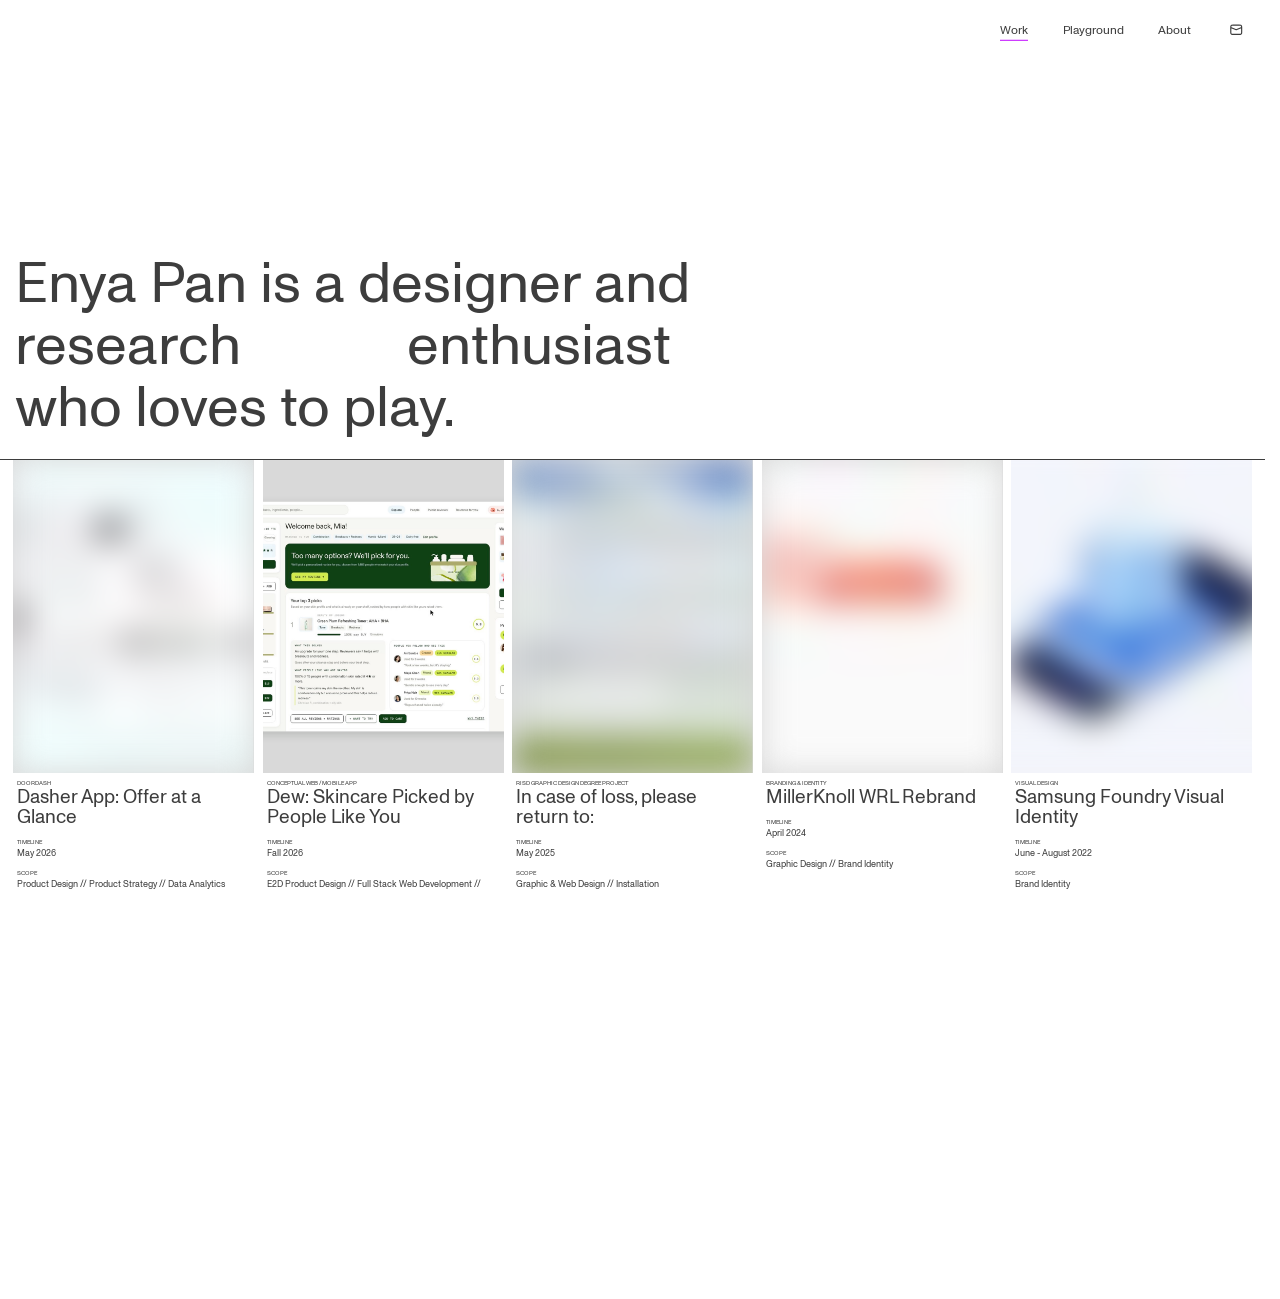
==== commit e7a24a8b: "Dew case study: match the Figma dew frame Copy, panel backgrounds, caption widths, a new Exploration" ====
--- a/index.html
+++ b/index.html
@@ -10,7 +10,7 @@
   <link rel="preload" href="assets/fonts/ABC%20Monument%20Grotesk%20Edu/ABCMonumentGroteskEdu-Regular.woff2" as="font" type="font/woff2" crossorigin>
   <link rel="icon" href="favicon.svg?v=2" type="image/svg+xml">
   <link rel="icon" href="favicon.png?v=2" type="image/png" sizes="66x66">
-  <link rel="stylesheet" href="style.css?v=181">
+  <link rel="stylesheet" href="style.css?v=187">
 </head>
 <body>
   <div class="scroller">
@@ -19,9 +19,9 @@
         <a class="statement" href="#top" aria-label="Enya Pan — back to top"><span data-seg="leave">Leave a message!</span><span class="name"><span data-seg="enya"><span data-label="based in NYC&#10;alum @ Brown &amp; RISD" data-theme="green">Enya</span></span><span data-seg="pan"> <span data-label="潘, Cali-grown" data-theme="purple">Pan</span></span></span><span class="rest"><span data-seg="is"> is</span><span data-seg="a"> a</span><span data-seg="designer"> <span data-label="customer-obsessed&#10;data-driven&#10;loves easter eggs" data-theme="blue-stacked">designer</span></span><span data-seg="designer-dot">.</span><span data-seg="tinkerer"> tinkerer</span><span data-seg="tinkerer-dot">.</span><span data-seg="storyteller"> [visual, data] storyteller</span><span data-seg="storyteller-dot">.</span><span data-seg="and"> and<br class="desktop-break"></span><span data-seg="research"> research<span class="bunny-slot"><span class="bunny"><video class="bunny__video" src="assets/site/bunny_hop.mp4" autoplay muted loop playsinline disablepictureinpicture disableremoteplayback preload="auto" tabindex="-1" aria-hidden="true"></video><span class="bunny__hit bunny__hit--rabbit" data-label="rabbit" data-theme="gray"></span><span class="bunny__hit bunny__hit--hole" data-label="hole" data-theme="gray"></span></span></span></span><span data-seg="enthusiast"> enthusiast<br class="desktop-break"></span><span data-seg="who"> who</span><span data-seg="loves"> loves to play.</span></span></a>
         <nav class="nav">
           <a class="nav__work" href="./" aria-current="page"><span>Work</span></a>
-          <a class="nav__archive" href="archive.html"><span>Playground</span></a>
-          <a class="nav__about" href="about.html"><span>About</span></a>
-          <a class="nav__messages" href="messages.html" aria-label="Messages" title="Messages"><span><svg class="nav__icon" viewBox="0 0 14 14" fill="none" aria-hidden="true"><path d="M0.875 4.375L7 7L13.125 4.375M3.675 12.25H10.325C11.3051 12.25 11.7951 12.25 12.1695 12.0593C12.4988 11.8915 12.7665 11.6238 12.9343 11.2945C13.125 10.9201 13.125 10.4301 13.125 9.45V4.55C13.125 3.56991 13.125 3.07986 12.9343 2.70552C12.7665 2.37623 12.4988 2.10852 12.1695 1.94074C11.7951 1.75 11.3051 1.75 10.325 1.75H3.675C2.69491 1.75 2.20486 1.75 1.83052 1.94074C1.50123 2.10852 1.23352 2.37623 1.06574 2.70552C0.875 3.07986 0.875 3.56991 0.875 4.55V9.45C0.875 10.4301 0.875 10.9201 1.06574 11.2945C1.23352 11.6238 1.50123 11.8915 1.83052 12.0593C2.20486 12.25 2.69491 12.25 3.675 12.25Z" stroke="currentColor" stroke-width="1.3125" stroke-linejoin="round"/></svg></span></a>
+          <a class="nav__archive" href="playground"><span>Playground</span></a>
+          <a class="nav__about" href="about"><span>About</span></a>
+          <a class="nav__messages" href="messages" aria-label="Messages" title="Messages"><span><svg class="nav__icon" viewBox="0 0 14 14" fill="none" aria-hidden="true"><path d="M0.875 4.375L7 7L13.125 4.375M3.675 12.25H10.325C11.3051 12.25 11.7951 12.25 12.1695 12.0593C12.4988 11.8915 12.7665 11.6238 12.9343 11.2945C13.125 10.9201 13.125 10.4301 13.125 9.45V4.55C13.125 3.56991 13.125 3.07986 12.9343 2.70552C12.7665 2.37623 12.4988 2.10852 12.1695 1.94074C11.7951 1.75 11.3051 1.75 10.325 1.75H3.675C2.69491 1.75 2.20486 1.75 1.83052 1.94074C1.50123 2.10852 1.23352 2.37623 1.06574 2.70552C0.875 3.07986 0.875 3.56991 0.875 4.55V9.45C0.875 10.4301 0.875 10.9201 1.06574 11.2945C1.23352 11.6238 1.50123 11.8915 1.83052 12.0593C2.20486 12.25 2.69491 12.25 3.675 12.25Z" stroke="currentColor" stroke-width="1.3125" stroke-linejoin="round"/></svg></span></a>
         </nav>
       </header>
 
@@ -31,7 +31,7 @@
     </div>
   </div>
 
-  <script src="dx-locked.js?v=181"></script>
-  <script src="script.js?v=181"></script>
+  <script src="dx-locked.js?v=187"></script>
+  <script src="script.js?v=188"></script>
 </body>
 </html>
--- a/style.css
+++ b/style.css
@@ -791,6 +791,7 @@
 .dx {
   --t12: clamp(var(--text-min), calc(12 * var(--s)), 12px);
   --t14: clamp(var(--text-min), calc(14 * var(--s)), 14px);
+  --t16: clamp(var(--text-min), calc(16 * var(--s)), 16px);
   --t18: clamp(var(--text-min), calc(18 * var(--s)), 18px);
   --t20: clamp(var(--text-min), calc(20 * var(--s)), 20px);
   --t24: clamp(var(--text-min), calc(24 * var(--s)), 24px);
@@ -980,6 +981,207 @@
 /* two lessons, 16 apart: a heading, then 16 below, the text */
 .dx-takeaways { display: grid; grid-template-columns: repeat(2, minmax(0, 1fr)); gap: calc(16 * var(--s)); padding-right: calc(14 * var(--s)); }
 .dx-lesson { display: flex; flex-direction: column; gap: calc(16 * var(--s)); }
+
+/* ---------- Dew (Figma frame "dew"): the dx-app layout plus desktop screens ---------- */
+.dw-intro { max-width: 90.54%; }
+.dw-section > .dx-heading + .dw-intro { margin-top: calc(4 * var(--s)); }
+/* a desktop recording or screenshot inside a phone-style panel: full width, caption below */
+.dx-panel.dw-panel { flex-direction: column; gap: calc(16 * var(--s)); padding: calc(30 * var(--s)); }
+.dx-phone.dw-video { width: 100%; aspect-ratio: 1440 / 900; object-fit: cover; border-radius: calc(6 * var(--s)); box-shadow: 0 calc(10 * var(--s)) calc(28 * var(--s)) rgba(20, 28, 17, 0.14); background: #fff; }
+.dw-img, .dw-thumb { display: block; width: 100%; height: auto; }
+.dw-thumb { aspect-ratio: 1440 / 900; object-fit: cover; object-position: top left; border-radius: calc(6 * var(--s)); box-shadow: 0 calc(6 * var(--s)) calc(20 * var(--s)) rgba(20, 28, 17, 0.12); }
+
+/* the strip of five screens on a light blue band */
+.dx-strip.dw-strip { display: grid; grid-template-columns: repeat(5, minmax(0, 1fr)); gap: calc(16 * var(--s)); padding: calc(36 * var(--s)) calc(30 * var(--s)) calc(30 * var(--s)); background: #ebf6fb; border-radius: calc(4 * var(--s)); }
+.dw-strip figure, .dw-thumbs figure { margin: 0; display: flex; flex-direction: column; gap: calc(10 * var(--s)); }
+.dw-strip figcaption, .dw-thumbs figcaption { font-size: var(--t12); line-height: var(--l18); }
+.dw-thumbs figcaption strong { display: block; font-weight: 500; }
+
+.dw-principles { grid-template-columns: repeat(4, minmax(0, 1fr)); }
+.dw-principles .dx-num-box { gap: calc(18 * var(--s)); padding-inline: calc(12 * var(--s)); }
+
+/* information architecture: drawn in the site font, scrolls sideways when it can't fit */
+.dw-ia { contain: inline-size; margin-top: calc(24 * var(--s)); border: 1px solid #e2e4dc; border-radius: calc(8 * var(--s)); overflow-x: auto; background: #fff; }
+.dw-ia__svg { display: block; width: 100%; min-width: 760px; height: auto; }
+.dw-ia__svg--map { min-width: 1500px; }
+.dw-ia--map { background: #F7F6F2; }
+.dw-ia__svg text { font-family: "ABC Monument Grotesk", system-ui, sans-serif; }
+.dw-ia__svg .n { font-size: 12.5px; fill: #141c11; }
+.dw-ia__key { display: flex; flex-wrap: wrap; gap: calc(8 * var(--s)) calc(22 * var(--s)); margin-top: calc(14 * var(--s)); font-size: var(--t12); }
+.dw-ia__key span { display: inline-flex; align-items: center; gap: calc(8 * var(--s)); }
+.dw-ia__key i { width: 22px; height: 14px; border-radius: 4px; border: 1.2px dashed; }
+.dw-key--green { border-color: #2f6b1f; background: rgba(203, 233, 66, 0.14); }
+.dw-key--blue  { border-color: #4f7ea6; background: #ebf6fb; }
+.dw-key--red   { border-color: #c2412d; background: rgba(194, 65, 45, 0.06); }
+.dw-key-text b { font-weight: 500; color: #c2412d; margin-right: calc(8 * var(--s)); letter-spacing: 0.06em; }
+.dw-data-cards { margin-top: calc(32 * var(--s)) !important; }
+
+.dw-ds { display: flex; flex-direction: column; gap: calc(16 * var(--s)); margin-top: calc(24 * var(--s)); }
+
+/* exploration: a screen with numbered pins, then the notes in two columns */
+.dw-annots { display: flex; flex-direction: column; gap: calc(56 * var(--s)); margin-top: calc(24 * var(--s)); }
+.dw-annot { display: flex; flex-direction: column; gap: calc(16 * var(--s)); }
+.dw-annot__shot { position: relative; border-radius: calc(10 * var(--s)); box-shadow: 0 calc(10 * var(--s)) calc(28 * var(--s)) rgba(20, 28, 17, 0.14); }
+.dw-annot__shot .dw-img { border-radius: calc(10 * var(--s)); }
+.dw-pin { position: absolute; width: 26px; height: 26px; margin: -13px 0 0 -13px; border-radius: 50%; background: #cbe942; color: #113916; box-shadow: 0 0 0 2.5px #113916; font-size: 12px; line-height: 26px; text-align: center; font-weight: 500; }
+.dw-notes { display: grid; grid-template-columns: repeat(2, minmax(0, 1fr)); gap: calc(12 * var(--s)) calc(30 * var(--s)); }
+.dw-note { display: flex; gap: calc(10 * var(--s)); }
+.dw-note__num { flex: none; width: 22px; height: 22px; border-radius: 50%; background: #cbe942; color: #113916; font-size: 11px; line-height: 22px; text-align: center; font-weight: 500; }
+.dw-why { border-left: 3px solid #cbe942; padding: calc(4 * var(--s)) 0 calc(4 * var(--s)) calc(16 * var(--s)); display: flex; flex-direction: column; gap: calc(2 * var(--s)); }
+
+/* iterations */
+.dw-subhead { margin-top: calc(32 * var(--s)) !important; }
+.dw-thumbs { display: grid; gap: calc(14 * var(--s)); margin-top: calc(14 * var(--s)) !important; }
+.dw-thumbs--5 { grid-template-columns: repeat(5, minmax(0, 1fr)); }
+.dw-thumbs--4 { grid-template-columns: repeat(4, minmax(0, 1fr)); }
+.dw-thumbs--3 { grid-template-columns: repeat(3, minmax(0, 1fr)); }
+.dw-cuts { display: grid; grid-template-columns: repeat(2, minmax(0, 1fr)); gap: calc(10 * var(--s)); margin-top: calc(14 * var(--s)) !important; }
+.dw-cut { background: #f4f4f4; border-radius: calc(4 * var(--s)); padding: calc(14 * var(--s)) calc(16 * var(--s)); display: flex; flex-direction: column; gap: calc(4 * var(--s)); }
+.dw-cut__title { text-decoration: line-through; text-decoration-thickness: 1px; }
+
+/* ---------- Dew, Figma frame "dew" (fall 2026 layout) ---------- */
+/* thumbnail: the Picked for you screen centered on the water video, 733 × 458 of the 1150 × 621 cover
+   (the cover fills the box like object-fit: cover, so k = the larger of width / 1150 and height / 621) */
+.card__media img.media-overlay {
+  position: absolute;
+  left: 50%;
+  top: 50%;
+  width: auto;
+  height: max(39.826cqi, 73.75%);
+  aspect-ratio: 1440 / 900;
+  transform: translate(-50%, -50%);
+  object-fit: cover;
+  border-radius: max(0.699cqi, 1.294%);
+  box-shadow: 0 1.26cqi 3.49cqi rgba(20, 28, 17, 0.16);
+}
+
+/* photo-backed boxes: the background is a 2x export of the Figma fill, cropped to the box */
+.dw-box, .dw-flywheel, .dw-panel { background: #dfe9dc center / cover no-repeat; border-radius: calc(16 * var(--s)); }
+
+/* The Problem: 36 / 48 padding, the sentence, then two cream cards 24 apart */
+.dw-problem { display: flex; flex-direction: column; gap: calc(16 * var(--s)); padding: calc(36 * var(--s)) calc(48 * var(--s)) calc(48 * var(--s)); }
+.dw-problem__cards { display: grid; grid-template-columns: repeat(2, minmax(0, 1fr)); gap: calc(24 * var(--s)); }
+.dw-problem__card {
+  display: flex;
+  gap: calc(24 * var(--s));
+  padding: calc(26 * var(--s)) calc(18 * var(--s)) calc(26 * var(--s)) calc(24 * var(--s));
+  background: #f7f6f3;
+  border-radius: calc(16 * var(--s));
+  box-shadow: 0 calc(4 * var(--s)) calc(20 * var(--s)) rgba(0, 0, 0, 0.06);
+}
+.dw-problem__card .dx-num { width: calc(25 * var(--s)); }
+.dw-problem__card .dx-lead + p, .dw-principle .dx-lead + p { margin-top: calc(6 * var(--s)); }
+
+/* The Opportunity: the question centered between two characters, the loop below */
+.dw-opp {
+  display: grid;
+  grid-template-columns: minmax(0, 1fr) minmax(0, 723fr) minmax(0, 1fr);
+  align-items: center;
+  gap: calc(10 * var(--s)) calc(14 * var(--s));
+  padding: calc(36 * var(--s)) calc(48 * var(--s));
+  text-align: center;
+}
+.dw-opp .dx-heading { grid-column: 2; }
+.dw-opp__left  { grid-column: 1; justify-self: center; width: calc(63 * var(--s)); }
+.dw-opp__right { grid-column: 3; justify-self: center; width: calc(56 * var(--s)); }
+.dw-opp__text { grid-column: 1 / -1; }
+.dw-char { display: block; height: auto; flex: none; }
+
+/* The Flywheel: the loop (462) | 48 | the sentence in white, on dark green */
+.dw-flywheel {
+  display: grid;
+  grid-template-columns: minmax(0, 518fr) minmax(0, 441fr);   /* the loop's export keeps its 56 px left margin */
+  column-gap: calc(48 * var(--s));
+  align-items: center;
+  margin-top: calc(24 * var(--s));
+  padding: 0 calc(56 * var(--s)) 0 0;
+  min-height: calc(369 * var(--s));
+}
+.dw-flywheel__diagram { display: block; width: 100%; height: auto; }
+.dw-flywheel__text { color: #fff; font-size: var(--t20); line-height: 1.3; }
+
+/* Design principles: four light blue cards, two across, 16 apart */
+.dw-principles2 { display: grid; grid-template-columns: repeat(2, minmax(0, 1fr)); gap: calc(16 * var(--s)); margin-top: calc(12 * var(--s)); }
+.dw-principle {
+  display: flex;
+  align-items: flex-start;
+  gap: calc(18 * var(--s));
+  padding: calc(16 * var(--s)) calc(12 * var(--s)) calc(16 * var(--s)) calc(16 * var(--s));
+  background: #ebf6fa;
+  border-radius: calc(16 * var(--s));
+}
+.dw-principle .dw-char { width: calc(52 * var(--s)); margin-top: calc(8 * var(--s)); }
+
+/* the nine features: a lime tag, the numbered heading, then the recording on its photo panel */
+.dw-features { display: flex; flex-direction: column; gap: calc(34 * var(--s)); margin-top: calc(-8 * var(--s)); }
+.dw-feature { display: flex; flex-direction: column; gap: calc(10 * var(--s)); }
+.dw-feature .dx-heading b { font-weight: 500; color: #a1a261; }
+.dw-tag {
+  align-self: flex-start;
+  margin: 0 0 0 calc(10 * var(--s));
+  padding: 0 calc(10 * var(--s));
+  background: #cbe942;
+  border-radius: 100px;
+  font-size: var(--t12);
+  line-height: var(--l20);
+  text-transform: uppercase;
+}
+.dw-panel {
+  display: flex;
+  flex-direction: column;
+  align-items: center;
+  gap: calc(16 * var(--s));
+  padding: calc(40 * var(--s)) calc(40 * var(--s)) calc(28 * var(--s));
+  color: #fff;
+}
+.dw-screen {
+  display: block;
+  width: 100%;
+  height: auto;
+  aspect-ratio: 1440 / 900;
+  object-fit: cover;
+  border-radius: calc(6 * var(--s));
+  box-shadow: 0 calc(10 * var(--s)) calc(28 * var(--s)) rgba(20, 28, 17, 0.14);
+  background: #fff;
+  pointer-events: none;
+}
+.dw-panel__caption { max-width: calc(var(--w) * var(--s)); font-weight: 500; font-size: var(--t14); line-height: var(--l18); text-align: center; }
+/* Tracking and Creators: a rule, then numbered cards across the panel */
+.dw-panel__rule { align-self: stretch; margin: 0; border: 0; border-top: 1px solid rgba(235, 246, 251, 0.6); }
+.dw-panel__cards { align-self: stretch; display: grid; grid-template-columns: repeat(var(--n), minmax(0, 1fr)); gap: calc(10 * var(--s)); margin: 0; color: #ebf6fb; }
+.dw-panel__card { display: flex; gap: calc(18 * var(--s)); padding: calc(10 * var(--s)) calc(12 * var(--s)); }
+.dw-panel__card .dx-num { width: calc(26 * var(--s)); }
+.dw-panel__card p { font-weight: 500; font-size: var(--t16); line-height: var(--l20); }
+
+/* Design system: the Figma container (rows on #f7f6f2, 24 padding, 16 corners) as one 2x export, 40 below the heading */
+.dw-ds2 { margin-top: calc(40 * var(--s)); }
+.dw-ds2 img { display: block; width: 100%; height: auto; border-radius: calc(16 * var(--s)); }
+
+/* information architecture: scrolls sideways when it can't fit */
+.dw-ia2 { contain: inline-size; margin-top: calc(16 * var(--s)); overflow-x: auto; border-radius: calc(16 * var(--s)); }
+.dw-ia2 img { display: block; width: 100%; min-width: 900px; height: auto; }
+
+/* a narrow card or a phone: one column */
+@container (max-width: 699px) {
+  .dw-principles, .dw-notes, .dw-cuts, .dw-thumbs--4, .dw-thumbs--3 { grid-template-columns: minmax(0, 1fr); }
+  .dw-thumbs--5, .dx-strip.dw-strip { grid-template-columns: repeat(2, minmax(0, 1fr)); }
+  .dw-intro { max-width: none; }
+  .dw-problem__cards, .dw-principles2, .dw-flywheel { grid-template-columns: minmax(0, 1fr); }
+  .dw-section ~ .dx-opportunity, .dx-problem + .dx-rule + .dx-opportunity { max-width: none; }
+  .dw-problem { padding: 5cqi; }
+  .dw-flywheel { padding: 4cqi 5cqi 6cqi; row-gap: 2cqi; }
+  .dw-flywheel__diagram { max-width: 420px; justify-self: center; }
+  .dw-opp { padding: 5cqi; grid-template-columns: minmax(0, 1fr) minmax(0, 1fr); }
+  .dw-opp .dx-heading { grid-column: 1 / -1; grid-row: 2; }
+  .dw-opp__left, .dw-opp__right { grid-row: 1; width: 44px; }
+  .dw-opp__left { grid-column: 1; justify-self: start; }
+  .dw-opp__right { grid-column: 2; justify-self: end; }
+  .dw-panel { padding: 4cqi 4cqi 5cqi; }
+  .dw-panel__rule, .dw-panel__cards { margin-inline: 0; }
+  .dw-panel__cards { grid-template-columns: minmax(0, 1fr); }
+  .dw-principle .dw-char { width: 40px; }
+  body.is-collapsed .case--body .dx-strip.dw-strip { display: grid; padding: 4cqi; gap: 3cqi; }
+}
 
 /* ---------- Samsung (Figma frame "samsung", 1150 wide) ----------
    Same --s scale as dx-app: 1px at 1150, shrinking with the card. */
@@ -1198,11 +1400,25 @@
   height: 0.95em;
   margin-left: 0.04em;
   vertical-align: -0.12em;
-  background: #0062ff;
+  background: #c107ff;
   animation: caret-blink 1s steps(1) infinite;
 }
 
 @keyframes caret-blink { 50% { opacity: 0; } }
+
+/* Words about to be deleted all at once: highlighted like selected text in a search bar */
+.statement [data-seg].is-selected {
+  background: #f0c2ff;
+  -webkit-box-decoration-break: clone;
+  box-decoration-break: clone;
+}
+.statement [data-seg].is-selected .bunny::after {   /* the bunny is drawn over the text: tint it too */
+  content: "";
+  position: absolute;
+  inset: 12% 2% 8% 3%;
+  background: #f0c2ff;
+  mix-blend-mode: multiply;
+}
 
 /* ---------- About page (Figma frame "About") ----------
    Same small header as Archive ("Enya Pan is" from y 148, line 13.69 under it), no collapse.
@@ -1353,14 +1569,29 @@
 }
 .swatch input:checked + span { box-shadow: inset 0 0 0 1.5px var(--ink-2); }
 .swatch input:focus-visible + span { outline: 2px solid #0062ff; outline-offset: 2px; }
+.swatch--lime span   { background: #94d132; }
 .swatch--green span  { background: #e1f1ab; }
 .swatch--purple span { background: #faebff; }
-.swatch--blue span   { background: #d8e7ff; }
+.swatch--violet span { background: #da6aff; }
+.swatch--cobalt span { background: #0062ff; }
 .swatch--gray span   { background: #e9eaf0; }
 
 .note-form__actions { display: flex; align-items: center; gap: 12px; margin-top: calc(18 * var(--u)); } /* Submit 33 below the squares */
 .note-form__submit:disabled { opacity: 0.5; cursor: progress; }
 .note-form__status { margin: 0; font-size: 12px; line-height: 20px; }
+
+/* the contact line, bottom-left (Figma: x 20, 28 above the bottom, 264 wide, 14 / 20) */
+.messages__contact {
+  position: absolute;
+  left: calc(20 * var(--u));
+  bottom: calc(28 * var(--u));
+  width: calc(264 * var(--u));
+  margin: 0;
+  color: #3d3d3d;
+  font-size: max(12px, calc(14 * var(--u)));
+  line-height: calc(20 * var(--u));
+}
+.messages__contact a:hover { text-decoration: underline; }
 
 /* ---- the wall ---- */
 .wall {
@@ -1399,10 +1630,15 @@
   transition: flex-grow var(--dur, 0.5s) var(--ease), flex-basis var(--dur, 0.5s) var(--ease);
 }
 .message.is-open { flex: 1 0 calc(600 * var(--u)); }
+.message--lime   { background: #94d132; }
 .message--green  { background: #e1f1ab; }
 .message--purple { background: #faebff; }
-.message--blue   { background: #d8e7ff; }
+.message--violet { background: #da6aff; }
+.message--cobalt { background: #0062ff; }
 .message--gray   { background: #e9eaf0; }
+.message--blue   { background: #d8e7ff; }   /* the old light blue, no longer offered; kept for older messages */
+/* the three darker colours take white text */
+.message--lime, .message--violet, .message--cobalt { color: #fff; }
 
 /* the open card's contents, laid out at the open width so they don't reflow while it grows */
 .message__inner {
@@ -1426,6 +1662,7 @@
   margin: 0;
   transform: translate(-50%, -50%);
   line-height: calc(28 * var(--u));
+  text-align: center;
   overflow-wrap: anywhere;
   white-space: pre-line;
 }
@@ -1467,6 +1704,7 @@
   .swatch span { width: 40px; height: 40px; border-radius: 5px; }
   .note-form__actions { margin-top: 12px; }
   .wall { position: static; }
+  .messages__contact { position: static; width: auto; max-width: 300px; font-size: 14px; line-height: 20px; }
   .wall__bar { display: none; }
   .wall .wall__list { display: grid; grid-template-columns: repeat(auto-fill, minmax(260px, 1fr)); gap: 8px; height: auto; overflow: visible; }
   .wall .message { min-height: 220px; font-size: 16px; line-height: 22px; }
